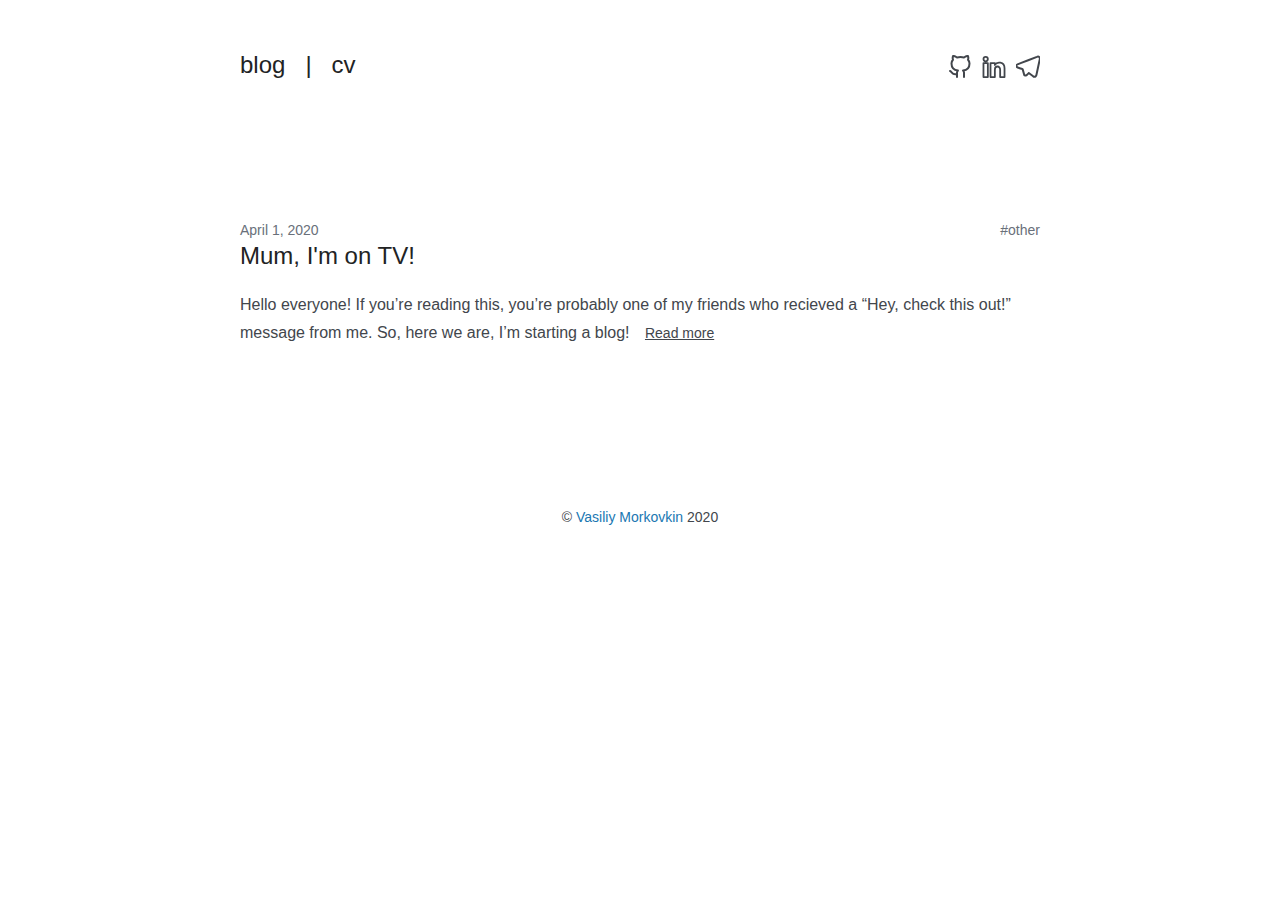
==== index.html @ 7c9aa1a2 "rebuilding site Пн мая  4 18:01:35 MSK 2020" ====
<!DOCTYPE html>
<html xmlns="http://www.w3.org/1999/xhtml"  lang="en">
<head>
	<meta name="generator" content="Hugo 0.68.3" />
<meta charset="UTF-8" />
<meta name="viewport" content="width=device-width, initial-scale=1"/>

<title>susliko&#39;s blog</title>

<meta property='og:title' content='blog'>
<meta property='og:description' content=''>
<meta property='og:url' content='http://susliko.github.io/'>
<meta property='og:site_name' content='blog'>
<meta property='og:type' content='website'><meta property='og:image' content='https://www.gravatar.com/avatar/b31e351176a130eaa735b6c6300a4580?s=256'><meta property='article:section' content=''><meta property='og:updated_time' content='2020-04-01T15:17:42&#43;03:00'/><meta name='twitter:card' content='summary'><meta name='twitter:site' content='@markoukin'><meta name='twitter:creator' content='@markoukin'>


<link href="http://susliko.github.io/index.xml" rel="alternate" type="application/rss+xml" title="blog" />

<link rel="stylesheet" href="/css/style.css"/><link rel='stylesheet' href='http://susliko.github.io/css/custom.css'><link rel="apple-touch-icon" sizes="180x180" href="/apple-touch-icon.png">
<link rel="icon" type="image/png" sizes="32x32" href="/favicon-32x32.png">
<link rel="icon" type="image/png" sizes="16x16" href="/favicon-16x16.png">
<link rel="manifest" href="/site.webmanifest">
<link rel="mask-icon" href="/safari-pinned-tab.svg" color="#5bbad5">
<link rel="canonical" href="http://susliko.github.io/">
<meta name="msapplication-TileColor" content="#da532c">
<meta name="theme-color" content="#ffffff">
</head>
<body>
<section class="section">
  <div class="container">
    <nav id="nav-main" class="nav">
      <div id="nav-name" class="nav-left">
        <a id="nav-anchor" class="nav-item" href="http://susliko.github.io/">
          <h1 id="nav-heading" class="title is-4">blog</h1>
        </a>
        <span class="nav-item">
          <h2 class="title is-4">|</h2>
        </span>
        <a class="nav-item" href="/cv.pdf">
          <h2 class="title is-4">cv</h2>
        </a>
      </div>
      <div class="nav-right">
        <nav id="nav-items" class="nav-item level is-mobile"><a class="level-item" aria-label="github" href='https://github.com/susliko'
            target='_blank' rel='noopener'>
            <span class="icon">
              <i class><svg viewbox='0 0 24 24' stroke-linecap='round' stroke-linejoin='round' stroke-width='2' aria-hidden='true'>
    
    <path d="M9 19c-5 1.5-5-2.5-7-3m14 6v-3.87a3.37 3.37 0 0 0-.94-2.61c3.14-.35 6.44-1.54 6.44-7A5.44 5.44 0 0 0 20 4.77 5.07 5.07 0 0 0 19.91 1S18.73.65 16 2.48a13.38 13.38 0 0 0-7 0C6.27.65 5.09 1 5.09 1A5.07 5.07 0 0 0 5 4.77a5.44 5.44 0 0 0-1.5 3.78c0 5.42 3.3 6.61 6.44 7A3.37 3.37 0 0 0 9 18.13V22"/>
    
  </svg></i>
            </span>
          </a><a class="level-item" aria-label="linkedin" href='https://linkedin.com/in/susliko'
            target='_blank' rel='noopener'>
            <span class="icon">
              <i class><svg viewbox='0 0 24 24' stroke-linecap='round' stroke-linejoin='round' stroke-width='2' aria-hidden='true'>
    
    <path stroke-width="1.8" d="m5.839218,4.101561c0,1.211972 -0.974141,2.194011 -2.176459,2.194011s-2.176459,-0.982039 -2.176459,-2.194011c0,-1.211094 0.974141,-2.194011 2.176459,-2.194011s2.176459,0.982917 2.176459,2.194011zm0.017552,3.94922l-4.388022,0l0,14.04167l4.388022,0l0,-14.04167zm7.005038,0l-4.359939,0l0,14.04167l4.360816,0l0,-7.370999c0,-4.098413 5.291077,-4.433657 5.291077,0l0,7.370999l4.377491,0l0,-8.89101c0,-6.915523 -7.829986,-6.66365 -9.669445,-3.259423l0,-1.891237z"/>
    
  </svg></i>
            </span>
          </a><a class="level-item" aria-label="telegram" href='https://web.telegram.org/#/im?p=@susliko'
            target='_blank' rel='noopener'>
            <span class="icon">
              <i class><svg viewbox='0 0 24 24' stroke-linecap='round' stroke-linejoin='round' stroke-width='2' aria-hidden='true'>
    
    <path d="m 22.05,1.577 c -0.393,-0.016 -0.784,0.08 -1.117,0.235 -0.484,0.186 -4.92,1.902 -9.41,3.64 C 9.263,6.325 7.005,7.198 5.267,7.867 3.53,8.537 2.222,9.035 2.153,9.059 c -0.46,0.16 -1.082,0.362 -1.61,0.984 -0.79581202,1.058365 0.21077405,1.964825 1.004,2.499 1.76,0.564 3.58,1.102 5.087,1.608 0.556,1.96 1.09,3.927 1.618,5.89 0.174,0.394 0.553,0.54 0.944,0.544 l -0.002,0.02 c 0,0 0.307,0.03 0.606,-0.042 0.3,-0.07 0.677,-0.244 1.02,-0.565 0.377,-0.354 1.4,-1.36 1.98,-1.928 l 4.37,3.226 0.035,0.02 c 0,0 0.484,0.34 1.192,0.388 0.354,0.024 0.82,-0.044 1.22,-0.337 0.403,-0.294 0.67,-0.767 0.795,-1.307 0.374,-1.63 2.853,-13.427 3.276,-15.38 L 23.676,4.725 C 23.972,3.625 23.863,2.617 23.18,2.02 22.838,1.723 22.444,1.593 22.05,1.576 Z"/>
    
  </svg></i>
            </span>
          </a></nav>
      </div>
    </nav>

    <nav class="nav">
      
    </nav>

  </div>
  <script src="/js/navicon-shift.js"></script>
</section>
<section class="section">
  <div class="container">
    
    <article>
      <div class="subtitle tags is-6 is-pulled-right">
        
        
<a class="subtitle is-6" href="/tags/other/">#other</a>




        
      </div>
      <h2 class="subtitle is-6 date">April 1, 2020</h2>
      <h1 class="title"><a href="http://susliko.github.io/posts/intro/">Mum, I&#39;m on TV!

  
    
  
</a></h1>
      <div class="content">
        Hello everyone! If you&rsquo;re reading this, you&rsquo;re probably one of my friends who recieved a &ldquo;Hey, check this out!&rdquo; message from me. So, here we are, I&rsquo;m starting a blog!

        
        <a class="button is-link" href="http://susliko.github.io/posts/intro/" style="height:28px">
          Read more
        </a>
        
      </div>
    </article>
    
  </div>
</section>
<section class="section">
  <div class="container">
    <nav class="level is-mobile">
      <div class="level-left">
        <div class="level-item">
          
        </div>
      </div>
      <div class="level-right is-marginless">
        <div class="level-item">
          
        </div>
      </div>
    </nav>
  </div>
</section>

<section class="section">
  <div class="container has-text-centered">
    <p>&copy; <a href="https://github.com/susliko">Vasiliy Morkovkin</a> 2020</p>
    
  </div>
</section>

<script type="text/javascript">
  var _paq = _paq || [];
  _paq.push(['trackPageView']);
  _paq.push(['enableLinkTracking']);
  (function() {
    var u="\/\/susliko.github.io\/";
    _paq.push(['setTrackerUrl', u+'piwik.php']);
    _paq.push(['setSiteId', '1']);
    var d=document, g=d.createElement('script'), s=d.getElementsByTagName('script')[0];
    g.type='text/javascript'; g.async=true; g.defer=true; g.src=u+'piwik.js'; s.parentNode.insertBefore(g,s);
  })();
</script>
<noscript>
  <img src="//susliko.github.io/piwik.php?idsite=1&amp;rec=1" style="border:0" alt="" />
</noscript>

<script>
    (function(f, a, t, h, o, m){
        a[h]=a[h]||function(){
            (a[h].q=a[h].q||[]).push(arguments)
        };
        o=f.createElement('script'),
        m=f.getElementsByTagName('script')[0];
        o.async=1; o.src=t; o.id='fathom-script';
        m.parentNode.insertBefore(o,m)
    })(document, window, '\/\/susliko.github.io\/tracker.js', 'fathom');
    fathom('trackPageview');
</script>
</body>
</html>
---- css/style.css ----
.card,
.highlight,
.highlight pre,
.textarea,
embed,
img,
object {
  max-width: 100%;
}

a,
hr {
  padding: 0;
}

a,
button,
input[type="button"],
input[type="file"],
input[type="submit"],
label {
  cursor: pointer;
}

a,
button,
input,
select,
textarea {
  margin: 0;
}

a,
input[type="checkbox"],
input[type="radio"] {
  vertical-align: baseline;
}

a:hover,
strong,
table th {
  color: #222324;
}

.container,
sub,
sup {
  position: relative;
}

.is-block,
article,
aside,
details,
figure,
footer,
header,
hgroup,
hr,
nav,
pre code,
section,
summary {
  display: block;
}

.button,
.delete,
.input,
.modal-close,
.progress,
.select select,
.textarea {
  -moz-appearance: none;
  -webkit-appearance: none;
}

.heading,
.menu-label {
  letter-spacing: 1px;
  text-transform: uppercase;
}

.hero,
.modal-card,
.tile.is-vertical {
  -webkit-box-orient: vertical;
  -webkit-box-direction: normal;
}

abbr,
address,
article,
aside,
audio,
b,
blockquote,
body,
body div,
caption,
cite,
code,
dd,
del,
details,
dfn,
dl,
dt,
em,
fieldset,
figure,
footer,
form,
h1,
h2,
h3,
h4,
h5,
h6,
header,
html,
i,
iframe,
img,
ins,
kbd,
label,
legend,
li,
mark,
menu,
nav,
object,
ol,
p,
pre,
q,
samp,
section,
small,
span,
strong,
sub,
summary,
sup,
table,
tbody,
td,
tfoot,
th,
thead,
time,
tr,
ul,
var,
video {
  margin: 0;
  padding: 0;
  border: 0;
  font-size: 100%;
  font-weight: 400;
  vertical-align: baseline;
  background: 0 0;
}

td,
td img {
  vertical-align: top;
}

pre,
pre code {
  background-color: #f5f7fa;
  color: #42464c;
}

code[data-lang] {
  background-color: inherit;
  color: inherit;
}

*,
:after,
:before {
  box-sizing: inherit;
}

ul {
  list-style: none;
}

blockquote,
q {
  quotes: none;
}

blockquote:after,
blockquote:before,
q:after,
q:before {
  content: "";
  content: none;
}

.is-clearfix:after,
.notification:after,
.select:after {
  content: " ";
}

a {
  font-size: 100%;
  background: 0 0;
  color: #2077b2;
  text-decoration: none;
  -webkit-transition: none 86ms ease-out;
  transition: none 86ms ease-out;
}

del {
  text-decoration: line-through;
}

abbr[title],
dfn[title] {
  border-bottom: 1px dotted #000;
  cursor: help;
}

th {
  font-weight: 700;
  vertical-align: bottom;
}

body,
code,
td {
  font-weight: 400;
}

hr {
  height: 1px;
  border: 0;
  border-top: 1px solid #ccc;
  border-top-color: #d3d6db;
  margin: 40px 0;
}

input,
select {
  vertical-align: middle;
}

input,
select,
textarea {
  font: 99% sans-serif;
}

table {
  border-collapse: collapse;
  border-spacing: 0;
  font: 100%;
  width: 100%;
}

sub,
sup {
  font-size: 75%;
  line-height: 0;
}

sup {
  top: -0.5em;
}

sub {
  bottom: -0.25em;
}

code,
kbd,
pre,
samp {
  font-family: monospace, sans-serif;
}

button,
input[type="button"] {
  width: auto;
  overflow: visible;
}

@-webkit-keyframes spin-around {
  from {
    -webkit-transform: rotate(0);
    transform: rotate(0);
  }

  to {
    -webkit-transform: rotate(359deg);
    transform: rotate(359deg);
  }
}

@keyframes spin-around {
  from {
    -webkit-transform: rotate(0);
    transform: rotate(0);
  }

  to {
    -webkit-transform: rotate(359deg);
    transform: rotate(359deg);
  }
}

html {
  box-sizing: border-box;
  font-size: 14px;
  -moz-osx-font-smoothing: grayscale;
  -webkit-font-smoothing: antialiased;
  min-width: 300px;
  overflow-x: hidden;
  overflow-y: scroll;
  text-rendering: optimizeLegibility;
}

body,
button,
input,
select,
textarea {
  font-family: "游ゴシック", YuGothic, "ヒラギノ角ゴ Pro",
    "Hiragino Kaku Gothic Pro", "メイリオ", Meiryo, sans-serif;
}

code,
pre {
  -moz-osx-font-smoothing: auto;
  -webkit-font-smoothing: auto;
  font-family: "Source Code Pro", Monaco, Inconsolata, monospace;
  line-height: 1.25;
}

body {
  color: #42464c;
  font-size: 1rem;
  line-height: 1.428571428571429;
}

code {
  padding: 1px 2px 2px;
}

.button,
.input,
.textarea,
table td,
table th {
  vertical-align: top;
}

small {
  font-size: 11px;
}

span {
  font-style: inherit;
  font-weight: inherit;
}

.label,
strong {
  font-weight: 700;
}

pre {
  white-space: pre;
  word-wrap: normal;
}

.button,
.nav-left,
.table td.is-icon,
.table th.is-icon,
.tabs,
.tag {
  white-space: nowrap;
}

pre code {
  overflow-x: auto;
  padding: 16px 20px;
}

.box,
.button {
  background-color: #fff;
}

table td,
table th {
  text-align: left;
}

.has-text-centered {
  text-align: center;
}

.block:not(:last-child),
.box:not(:last-child),
.content:not(:last-child),
.highlight:not(:last-child),
.level:not(:last-child),
.message:not(:last-child),
.notification:not(:last-child),
.progress:not(:last-child),
.subtitle:not(:last-child),
.tabs:not(:last-child),
.title:not(:last-child) {
  margin-bottom: 20px;
}

@media screen and (min-width: 980px) {
  .container {
    margin: 0 auto;
    max-width: 960px;
  }

  .container.is-fluid {
    margin: 0 20px;
    max-width: none;
  }

  .is-block-desktop {
    display: block !important;
  }
}

@media screen and (max-width: 768px) {
  .is-block-mobile {
    display: block !important;
  }
}

@media screen and (min-width: 769px) {
  .is-block-tablet {
    display: block !important;
  }
}

@media screen and (min-width: 769px) and (max-width: 979px) {
  .is-block-tablet-only {
    display: block !important;
  }
}

@media screen and (max-width: 979px) {
  .is-block-touch {
    display: block !important;
  }
}

@media screen and (min-width: 980px) and (max-width: 1179px) {
  .is-block-desktop-only {
    display: block !important;
  }
}

@media screen and (min-width: 1180px) {
  .container {
    max-width: 1200px;
  }

  .is-block-widescreen {
    display: block !important;
  }
}

.is-flex {
  display: -webkit-box;
  display: -ms-flexbox;
  display: flex;
}

@media screen and (max-width: 768px) {
  .is-flex-mobile {
    display: -webkit-box !important;
    display: -ms-flexbox !important;
    display: flex !important;
  }
}

@media screen and (min-width: 769px) {
  .is-flex-tablet {
    display: -webkit-box !important;
    display: -ms-flexbox !important;
    display: flex !important;
  }
}

@media screen and (min-width: 769px) and (max-width: 979px) {
  .is-flex-tablet-only {
    display: -webkit-box !important;
    display: -ms-flexbox !important;
    display: flex !important;
  }
}

@media screen and (max-width: 979px) {
  .is-flex-touch {
    display: -webkit-box !important;
    display: -ms-flexbox !important;
    display: flex !important;
  }
}

@media screen and (min-width: 980px) {
  .is-flex-desktop {
    display: -webkit-box !important;
    display: -ms-flexbox !important;
    display: flex !important;
  }
}

@media screen and (min-width: 980px) and (max-width: 1179px) {
  .is-flex-desktop-only {
    display: -webkit-box !important;
    display: -ms-flexbox !important;
    display: flex !important;
  }
}

@media screen and (min-width: 1180px) {
  .is-flex-widescreen {
    display: -webkit-box !important;
    display: -ms-flexbox !important;
    display: flex !important;
  }
}

.is-inline {
  display: inline;
}

@media screen and (max-width: 768px) {
  .is-inline-mobile {
    display: inline !important;
  }
}

@media screen and (min-width: 769px) {
  .is-inline-tablet {
    display: inline !important;
  }
}

@media screen and (min-width: 769px) and (max-width: 979px) {
  .is-inline-tablet-only {
    display: inline !important;
  }
}

@media screen and (max-width: 979px) {
  .is-inline-touch {
    display: inline !important;
  }
}

@media screen and (min-width: 980px) {
  .is-inline-desktop {
    display: inline !important;
  }
}

@media screen and (min-width: 980px) and (max-width: 1179px) {
  .is-inline-desktop-only {
    display: inline !important;
  }
}

@media screen and (min-width: 1180px) {
  .is-inline-widescreen {
    display: inline !important;
  }
}

.is-inline-block {
  display: inline-block;
}

@media screen and (max-width: 768px) {
  .is-inline-block-mobile {
    display: inline-block !important;
  }
}

@media screen and (min-width: 769px) {
  .is-inline-block-tablet {
    display: inline-block !important;
  }
}

@media screen and (min-width: 769px) and (max-width: 979px) {
  .is-inline-block-tablet-only {
    display: inline-block !important;
  }
}

@media screen and (max-width: 979px) {
  .is-inline-block-touch {
    display: inline-block !important;
  }
}

@media screen and (min-width: 980px) {
  .is-inline-block-desktop {
    display: inline-block !important;
  }
}

@media screen and (min-width: 980px) and (max-width: 1179px) {
  .is-inline-block-desktop-only {
    display: inline-block !important;
  }
}

@media screen and (min-width: 1180px) {
  .is-inline-block-widescreen {
    display: inline-block !important;
  }
}

.is-inline-flex {
  display: -webkit-inline-box;
  display: -ms-inline-flexbox;
  display: inline-flex;
}

@media screen and (max-width: 768px) {
  .is-inline-flex-mobile {
    display: -webkit-inline-box !important;
    display: -ms-inline-flexbox !important;
    display: inline-flex !important;
  }
}

@media screen and (min-width: 769px) {
  .is-inline-flex-tablet {
    display: -webkit-inline-box !important;
    display: -ms-inline-flexbox !important;
    display: inline-flex !important;
  }
}

@media screen and (min-width: 769px) and (max-width: 979px) {
  .is-inline-flex-tablet-only {
    display: -webkit-inline-box !important;
    display: -ms-inline-flexbox !important;
    display: inline-flex !important;
  }
}

@media screen and (max-width: 979px) {
  .is-inline-flex-touch {
    display: -webkit-inline-box !important;
    display: -ms-inline-flexbox !important;
    display: inline-flex !important;
  }
}

@media screen and (min-width: 980px) {
  .is-inline-flex-desktop {
    display: -webkit-inline-box !important;
    display: -ms-inline-flexbox !important;
    display: inline-flex !important;
  }
}

@media screen and (min-width: 980px) and (max-width: 1179px) {
  .is-inline-flex-desktop-only {
    display: -webkit-inline-box !important;
    display: -ms-inline-flexbox !important;
    display: inline-flex !important;
  }
}

@media screen and (min-width: 1180px) {
  .is-inline-flex-widescreen {
    display: -webkit-inline-box !important;
    display: -ms-inline-flexbox !important;
    display: inline-flex !important;
  }
}

.is-clearfix:after {
  clear: both;
  display: table;
}

.is-pulled-left {
  float: left;
}

.is-pulled-right {
  float: right;
}

.is-clipped {
  overflow: hidden !important;
}

.is-overlay {
  bottom: 0;
  left: 0;
  position: absolute;
  right: 0;
  top: 0;
}

.has-text-left {
  text-align: left;
}

.has-text-right {
  text-align: right;
}

.is-hidden {
  display: none !important;
}

@media screen and (max-width: 768px) {
  .is-hidden-mobile {
    display: none !important;
  }
}

@media screen and (min-width: 769px) {
  .is-hidden-tablet {
    display: none !important;
  }
}

@media screen and (min-width: 769px) and (max-width: 979px) {
  .is-hidden-tablet-only {
    display: none !important;
  }
}

@media screen and (max-width: 979px) {
  .is-hidden-touch {
    display: none !important;
  }
}

@media screen and (min-width: 980px) {
  .is-hidden-desktop {
    display: none !important;
  }
}

@media screen and (min-width: 980px) and (max-width: 1179px) {
  .is-hidden-desktop-only {
    display: none !important;
  }
}

@media screen and (min-width: 1180px) {
  .is-hidden-widescreen {
    display: none !important;
  }
}

.is-disabled {
  pointer-events: none;
}

.is-marginless {
  margin: 0 !important;
}

.box {
  border-radius: 5px;
  box-shadow: 0 2px 3px rgba(17, 17, 17, 0.1), 0 0 0 1px rgba(17, 17, 17, 0.1);
  display: block;
  padding: 20px;
}

a.box:focus,
a.box:hover {
  box-shadow: 0 2px 3px rgba(17, 17, 17, 0.1), 0 0 0 1px #2077b2;
}

a.box:active {
  box-shadow: inset 0 1px 2px rgba(17, 17, 17, 0.2), 0 0 0 1px #2077b2;
}

.button {
  -webkit-box-align: center;
  -ms-flex-align: center;
  align-items: center;
  border: 1px solid #d3d6db;
  border-radius: 3px;
  color: #222324;
  display: -webkit-inline-box;
  display: -ms-inline-flexbox;
  display: inline-flex;
  font-size: 14px;
  height: 32px;
  line-height: 24px;
  position: relative;
  -webkit-box-pack: center;
  -ms-flex-pack: center;
  justify-content: center;
  padding-left: 10px;
  padding-right: 10px;
  text-align: center;
}

.button:hover {
  border-color: #aeb1b5;
}

.button.is-active,
.button:active,
.button:focus {
  border-color: #2077b2;
  outline: 0;
}

.button.is-disabled,
.button[disabled] {
  background-color: #f5f7fa;
  border-color: #d3d6db;
  cursor: not-allowed;
  pointer-events: none;
  opacity: 0.5;
}

.button.is-white,
.button.is-white:active {
  border-color: transparent;
}

.button.is-disabled::-moz-placeholder,
.button[disabled]::-moz-placeholder {
  color: rgba(34, 35, 36, 0.3);
}

.button.is-disabled::-webkit-input-placeholder,
.button[disabled]::-webkit-input-placeholder {
  color: rgba(34, 35, 36, 0.3);
}

.button.is-disabled:-moz-placeholder,
.button[disabled]:-moz-placeholder {
  color: rgba(34, 35, 36, 0.3);
}

.button.is-disabled:-ms-input-placeholder,
.button[disabled]:-ms-input-placeholder {
  color: rgba(34, 35, 36, 0.3);
}

.button strong {
  color: inherit;
}

.button small {
  display: block;
  font-size: 11px;
  line-height: 1;
  margin-top: 5px;
}

.button .icon:first-child,
.button .tag:first-child {
  margin-left: -2px;
  margin-right: 4px;
}

.button .icon:last-child,
.button .tag:last-child {
  margin-left: 4px;
  margin-right: -2px;
}

.button.is-active,
.button:focus,
.button:hover {
  color: #222324;
}

.button:active {
  box-shadow: inset 0 1px 2px rgba(17, 17, 17, 0.2);
}

.button.is-white {
  background-color: #fff;
  color: #111;
}

.button.is-white.is-active,
.button.is-white:focus,
.button.is-white:hover {
  background-color: #e6e6e6;
  border-color: transparent;
  color: #111;
}

.button.is-white.is-inverted {
  background-color: #111;
  color: #fff;
}

.button.is-white.is-inverted:hover {
  background-color: #040404;
}

.button.is-white.is-loading:after {
  border-color: transparent transparent #111 #111 !important;
}

.button.is-white.is-outlined {
  background-color: transparent;
  border-color: #fff;
  color: #fff;
}

.button.is-white.is-outlined:focus,
.button.is-white.is-outlined:hover {
  background-color: #fff;
  border-color: #fff;
  color: #111;
}

.button.is-black,
.button.is-black:active {
  border-color: transparent;
}

.button.is-black {
  background-color: #111;
  color: #fff;
}

.button.is-black.is-active,
.button.is-black:focus,
.button.is-black:hover {
  background-color: #000;
  border-color: transparent;
  color: #fff;
}

.button.is-black.is-inverted {
  background-color: #fff;
  color: #111;
}

.button.is-black.is-inverted:hover {
  background-color: #f2f2f2;
}

.button.is-black.is-loading:after {
  border-color: transparent transparent #fff #fff !important;
}

.button.is-black.is-outlined {
  background-color: transparent;
  border-color: #111;
  color: #111;
}

.button.is-black.is-outlined:focus,
.button.is-black.is-outlined:hover {
  background-color: #111;
  border-color: #111;
  color: #fff;
}

.button.is-light,
.button.is-light:active {
  border-color: transparent;
}

.button.is-light {
  background-color: #f5f7fa;
  color: #42464c;
}

.button.is-light.is-active,
.button.is-light:focus,
.button.is-light:hover {
  background-color: #d3dce9;
  border-color: transparent;
  color: #42464c;
}

.button.is-light.is-inverted {
  background-color: #42464c;
  color: #f5f7fa;
}

.button.is-light.is-inverted:hover {
  background-color: #36393e;
}

.button.is-light.is-loading:after {
  border-color: transparent transparent #42464c #42464c !important;
}

.button.is-light.is-outlined {
  background-color: transparent;
  border-color: #f5f7fa;
  color: #f5f7fa;
}

.button.is-light.is-outlined:focus,
.button.is-light.is-outlined:hover {
  background-color: #f5f7fa;
  border-color: #f5f7fa;
  color: #42464c;
}

.button.is-dark,
.button.is-dark:active {
  border-color: transparent;
}

.button.is-dark {
  background-color: #42464c;
  color: #f5f7fa;
}

.button.is-dark.is-active,
.button.is-dark:focus,
.button.is-dark:hover {
  background-color: #2a2d31;
  border-color: transparent;
  color: #f5f7fa;
}

.button.is-dark.is-inverted {
  background-color: #f5f7fa;
  color: #42464c;
}

.button.is-dark.is-inverted:hover {
  background-color: #e4e9f2;
}

.button.is-dark.is-loading:after {
  border-color: transparent transparent #f5f7fa #f5f7fa !important;
}

.button.is-dark.is-outlined {
  background-color: transparent;
  border-color: #42464c;
  color: #42464c;
}

.button.is-dark.is-outlined:focus,
.button.is-dark.is-outlined:hover {
  background-color: #42464c;
  border-color: #42464c;
  color: #f5f7fa;
}

.button.is-primary,
.button.is-primary:active {
  border-color: transparent;
}

.button.is-primary {
  background-color: #2077b2;
  color: #fff;
}

.button.is-primary.is-active,
.button.is-primary:focus,
.button.is-primary:hover {
  background-color: #185a87;
  border-color: transparent;
  color: #fff;
}

.button.is-primary.is-inverted {
  background-color: #fff;
  color: #2077b2;
}

.button.is-primary.is-inverted:hover {
  background-color: #f2f2f2;
}

.button.is-primary.is-loading:after {
  border-color: transparent transparent #fff #fff !important;
}

.button.is-primary.is-outlined {
  background-color: transparent;
  border-color: #2077b2;
  color: #2077b2;
}

.button.is-primary.is-outlined:focus,
.button.is-primary.is-outlined:hover {
  background-color: #2077b2;
  border-color: #2077b2;
  color: #fff;
}

.button.is-info,
.button.is-info:active {
  border-color: transparent;
}

.button.is-info {
  background-color: #2077b2;
  color: #fff;
}

.button.is-info.is-active,
.button.is-info:focus,
.button.is-info:hover {
  background-color: #185a87;
  border-color: transparent;
  color: #fff;
}

.button.is-info.is-inverted {
  background-color: #fff;
  color: #2077b2;
}

.button.is-info.is-inverted:hover {
  background-color: #f2f2f2;
}

.button.is-info.is-loading:after {
  border-color: transparent transparent #fff #fff !important;
}

.button.is-info.is-outlined {
  background-color: transparent;
  border-color: #2077b2;
  color: #2077b2;
}

.button.is-info.is-outlined:focus,
.button.is-info.is-outlined:hover {
  background-color: #2077b2;
  border-color: #2077b2;
  color: #fff;
}

.button.is-success,
.button.is-success:active {
  border-color: transparent;
}

.button.is-success {
  background-color: #97cd76;
  color: #fff;
}

.button.is-success.is-active,
.button.is-success:focus,
.button.is-success:hover {
  background-color: #7bbf51;
  border-color: transparent;
  color: #fff;
}

.button.is-success.is-inverted {
  background-color: #fff;
  color: #97cd76;
}

.button.is-success.is-inverted:hover {
  background-color: #f2f2f2;
}

.button.is-success.is-loading:after {
  border-color: transparent transparent #fff #fff !important;
}

.button.is-success.is-outlined {
  background-color: transparent;
  border-color: #97cd76;
  color: #97cd76;
}

.button.is-success.is-outlined:focus,
.button.is-success.is-outlined:hover {
  background-color: #97cd76;
  border-color: #97cd76;
  color: #fff;
}

.button.is-warning,
.button.is-warning:active {
  border-color: transparent;
}

.button.is-warning {
  background-color: #fce473;
  color: rgba(17, 17, 17, 0.5);
}

.button.is-warning.is-active,
.button.is-warning:focus,
.button.is-warning:hover {
  background-color: #fbda41;
  border-color: transparent;
  color: rgba(17, 17, 17, 0.5);
}

.button.is-warning.is-inverted {
  background-color: rgba(17, 17, 17, 0.5);
  color: #fce473;
}

.button.is-warning.is-inverted:hover {
  background-color: rgba(4, 4, 4, 0.5);
}

.button.is-warning.is-loading:after {
  border-color: transparent transparent rgba(17, 17, 17, 0.5) rgba(17, 17, 17, 0.5) !important;
}

.button.is-warning.is-outlined {
  background-color: transparent;
  border-color: #fce473;
  color: #fce473;
}

.button.is-warning.is-outlined:focus,
.button.is-warning.is-outlined:hover {
  background-color: #fce473;
  border-color: #fce473;
  color: rgba(17, 17, 17, 0.5);
}

.button.is-danger,
.button.is-danger:active {
  border-color: transparent;
}

.button.is-danger {
  background-color: #ed6c63;
  color: #fff;
}

.button.is-danger.is-active,
.button.is-danger:focus,
.button.is-danger:hover {
  background-color: #e84135;
  border-color: transparent;
  color: #fff;
}

.button.is-danger.is-inverted {
  background-color: #fff;
  color: #ed6c63;
}

.button.is-danger.is-inverted:hover {
  background-color: #f2f2f2;
}

.button.is-danger.is-loading:after {
  border-color: transparent transparent #fff #fff !important;
}

.button.is-danger.is-outlined {
  background-color: transparent;
  border-color: #ed6c63;
  color: #ed6c63;
}

.button.is-danger.is-outlined:focus,
.button.is-danger.is-outlined:hover {
  background-color: #ed6c63;
  border-color: #ed6c63;
  color: #fff;
}

.button.is-link {
  background-color: transparent;
  border-color: transparent;
  color: #42464c;
  text-decoration: underline;
}

.button.is-link:focus,
.button.is-link:hover {
  background-color: #d3d6db;
  color: #222324;
}

.button.is-small {
  border-radius: 2px;
  font-size: 11px;
  height: 24px;
  line-height: 16px;
  padding-left: 6px;
  padding-right: 6px;
}

.button.is-medium {
  font-size: 18px;
  height: 40px;
  padding-left: 14px;
  padding-right: 14px;
}

.button.is-large {
  font-size: 22px;
  height: 48px;
  padding-left: 20px;
  padding-right: 20px;
}

.button.is-fullwidth {
  display: -webkit-box;
  display: -ms-flexbox;
  display: flex;
  width: 100%;
}

.button.is-loading {
  color: transparent !important;
  pointer-events: none;
}

.button.is-loading:after {
  left: 50%;
  margin-left: -8px;
  margin-top: -8px;
  top: 50%;
  position: absolute !important;
}

.content a:not(.button) {
  border-bottom: 1px solid #d3d6db;
}

.content a:not(.button):visited {
  color: #847bb9;
}

.content a:not(.button):hover {
  border-bottom-color: #2077b2;
}

.content li+li {
  margin-top: 0.25em;
}

.content ol,
.content ul {
  margin-left: 2em;
  margin-right: 2em;
  margin-top: 1em;
}

.content p {
  text-align: justify;
}

.content blockquote:not(:last-child),
.content ol:not(:last-child),
.content p:not(:last-child),
.content ul:not(:last-child) {
  margin-bottom: 1em;
}

.content h1,
.content h2,
.content h3,
.content h4,
.content h5,
.content h6 {
  color: #b52323;
  font-weight: 300;
  margin-bottom: 20px;
}

.content blockquote {
  background-color: #f5f7fa;
  border-left: 5px solid #d3d6db;
  padding: 1.5em;
}

.content ol {
  list-style: decimal;
}

.content ul {
  list-style: disc;
}

.content ul ul {
  list-style-type: circle;
  margin-top: 0.5em;
}

.content ul ul ul,
.related ul {
  list-style-type: square;
}

.content.is-medium {
  font-size: 18px;
}

.content.is-medium code {
  font-size: 14px;
}

.content.is-large {
  font-size: 24px;
}

.content.is-large code {
  font-size: 18px;
}

.input,
.textarea {
  -webkit-box-align: center;
  -ms-flex-align: center;
  align-items: center;
  background-color: #fff;
  border: 1px solid #d3d6db;
  border-radius: 3px;
  color: #222324;
  display: -webkit-inline-box;
  display: -ms-inline-flexbox;
  display: inline-flex;
  font-size: 14px;
  height: 32px;
  -webkit-box-pack: start;
  -ms-flex-pack: start;
  justify-content: flex-start;
  line-height: 24px;
  padding-left: 8px;
  padding-right: 8px;
  position: relative;
  box-shadow: inset 0 1px 2px rgba(17, 17, 17, 0.1);
  max-width: 100%;
  width: 100%;
}

.input:hover,
.textarea:hover {
  border-color: #aeb1b5;
}

.input.is-active,
.input:active,
.input:focus,
.is-active.textarea,
.textarea:active,
.textarea:focus {
  border-color: #2077b2;
  outline: 0;
}

.input.is-disabled,
.input[disabled],
.is-disabled.textarea,
[disabled].textarea {
  background-color: #f5f7fa;
  border-color: #d3d6db;
  cursor: not-allowed;
  pointer-events: none;
}

.checkbox input,
.radio input,
.select select {
  cursor: pointer;
}

.input.is-disabled::-moz-placeholder,
.input[disabled]::-moz-placeholder,
.is-disabled.textarea::-moz-placeholder,
[disabled].textarea::-moz-placeholder {
  color: rgba(34, 35, 36, 0.3);
}

.input.is-disabled::-webkit-input-placeholder,
.input[disabled]::-webkit-input-placeholder,
.is-disabled.textarea::-webkit-input-placeholder,
[disabled].textarea::-webkit-input-placeholder {
  color: rgba(34, 35, 36, 0.3);
}

.input.is-disabled:-moz-placeholder,
.input[disabled]:-moz-placeholder,
.is-disabled.textarea:-moz-placeholder,
[disabled].textarea:-moz-placeholder {
  color: rgba(34, 35, 36, 0.3);
}

.input.is-disabled:-ms-input-placeholder,
.input[disabled]:-ms-input-placeholder,
.is-disabled.textarea:-ms-input-placeholder,
[disabled].textarea:-ms-input-placeholder {
  color: rgba(34, 35, 36, 0.3);
}

.input.is-white,
.is-white.textarea {
  border-color: #fff;
}

.input.is-black,
.is-black.textarea {
  border-color: #111;
}

.input.is-light,
.is-light.textarea {
  border-color: #f5f7fa;
}

.input.is-dark,
.is-dark.textarea {
  border-color: #42464c;
}

.input.is-info,
.input.is-primary,
.is-info.textarea,
.is-primary.textarea {
  border-color: #2077b2;
}

.input.is-success,
.is-success.textarea {
  border-color: #97cd76;
}

.input.is-warning,
.is-warning.textarea {
  border-color: #fce473;
}

.input.is-danger,
.is-danger.textarea {
  border-color: #ed6c63;
}

.input[type="search"],
[type="search"].textarea {
  border-radius: 290486px;
}

.input.is-small,
.is-small.textarea {
  border-radius: 2px;
  font-size: 11px;
  height: 24px;
  line-height: 16px;
  padding-left: 6px;
  padding-right: 6px;
}

.input.is-medium,
.is-medium.textarea {
  font-size: 18px;
  height: 40px;
  line-height: 32px;
  padding-left: 10px;
  padding-right: 10px;
}

.input.is-large,
.is-large.textarea {
  font-size: 24px;
  height: 48px;
  line-height: 40px;
  padding-left: 12px;
  padding-right: 12px;
}

.input.is-fullwidth,
.is-fullwidth.textarea {
  display: block;
  width: 100%;
}

.input.is-inline,
.is-inline.textarea {
  display: inline;
}

.textarea {
  display: block;
  line-height: 1.2;
  max-height: 600px;
  min-height: 120px;
  min-width: 100%;
  padding: 10px;
  resize: vertical;
}

.checkbox,
.radio,
.select {
  display: inline-block;
  position: relative;
  vertical-align: top;
}

.checkbox,
.radio {
  cursor: pointer;
  line-height: 16px;
}

.checkbox:hover,
.radio:hover {
  color: #222324;
}

.is-disabled.checkbox,
.is-disabled.radio {
  color: #aeb1b5;
  pointer-events: none;
}

.is-disabled.checkbox input,
.is-disabled.radio input {
  pointer-events: none;
}

.radio+.radio {
  margin-left: 10px;
}

.select {
  height: 32px;
}

.select select {
  -webkit-box-align: center;
  -ms-flex-align: center;
  align-items: center;
  background-color: #fff;
  border: 1px solid #d3d6db;
  border-radius: 3px;
  color: #222324;
  font-size: 14px;
  height: 32px;
  -webkit-box-pack: start;
  -ms-flex-pack: start;
  justify-content: flex-start;
  line-height: 24px;
  padding-left: 8px;
  position: relative;
  display: block;
  outline: 0;
  padding-right: 36px;
}

.select select.is-active,
.select select:active,
.select select:focus {
  border-color: #2077b2;
  outline: 0;
}

.select select.is-disabled,
.select select[disabled] {
  background-color: #f5f7fa;
  border-color: #d3d6db;
  cursor: not-allowed;
  pointer-events: none;
}

.select select.is-disabled::-moz-placeholder,
.select select[disabled]::-moz-placeholder {
  color: rgba(34, 35, 36, 0.3);
}

.select select.is-disabled::-webkit-input-placeholder,
.select select[disabled]::-webkit-input-placeholder {
  color: rgba(34, 35, 36, 0.3);
}

.select select.is-disabled:-moz-placeholder,
.select select[disabled]:-moz-placeholder {
  color: rgba(34, 35, 36, 0.3);
}

.select select.is-disabled:-ms-input-placeholder,
.select select[disabled]:-ms-input-placeholder {
  color: rgba(34, 35, 36, 0.3);
}

.select select.is-white {
  border-color: #fff;
}

.select select.is-black {
  border-color: #111;
}

.select select.is-light {
  border-color: #f5f7fa;
}

.select select.is-dark {
  border-color: #42464c;
}

.select select.is-info,
.select select.is-primary {
  border-color: #2077b2;
}

.select select.is-success {
  border-color: #97cd76;
}

.select select.is-warning {
  border-color: #fce473;
}

.select select.is-danger {
  border-color: #ed6c63;
}

.select select:hover {
  border-color: #aeb1b5;
}

.select select::ms-expand {
  display: none;
}

.help,
.label,
.select:after {
  display: block;
}

.select.is-fullwidth,
.select.is-fullwidth select {
  width: 100%;
}

.select:after {
  border: 1px solid #2077b2;
  border-right: 0;
  border-top: 0;
  height: 7px;
  pointer-events: none;
  position: absolute;
  -webkit-transform: rotate(-45deg);
  transform: rotate(-45deg);
  width: 7px;
  margin-top: -6px;
  right: 16px;
  top: 50%;
}

.select:hover:after {
  border-color: #222324;
}

.select.is-small {
  height: 24px;
}

.select.is-small select {
  border-radius: 2px;
  font-size: 11px;
  height: 24px;
  line-height: 16px;
  padding-left: 6px;
  padding-right: 28px;
}

.select.is-medium {
  height: 40px;
}

.select.is-medium select {
  font-size: 18px;
  height: 40px;
  line-height: 32px;
  padding-left: 10px;
  padding-right: 44px;
}

.select.is-large {
  height: 48px;
}

.select.is-large select {
  font-size: 24px;
  height: 48px;
  line-height: 40px;
  padding-left: 12px;
  padding-right: 52px;
}

.label {
  color: #222324;
}

.label:not(:last-child) {
  margin-bottom: 5px;
}

.help {
  font-size: 11px;
  margin-top: 5px;
}

.help.is-white {
  color: #fff;
}

.help.is-black {
  color: #111;
}

.help.is-light {
  color: #f5f7fa;
}

.help.is-dark {
  color: #42464c;
}

.help.is-info,
.help.is-primary {
  color: #2077b2;
}

.help.is-success {
  color: #97cd76;
}

.help.is-warning {
  color: #fce473;
}

.help.is-danger {
  color: #ed6c63;
}

@media screen and (max-width: 768px) {
  .control-label {
    margin-bottom: 5px;
  }
}

@media screen and (min-width: 769px) {
  .control-label {
    -webkit-box-flex: 1;
    -ms-flex-positive: 1;
    flex-grow: 1;
    margin-right: 20px;
    padding-top: 7px;
    text-align: right;
  }
}

.control {
  position: relative;
  text-align: left;
}

.control:not(:last-child) {
  margin-bottom: 10px;
}

.control.has-addons {
  display: -webkit-box;
  display: -ms-flexbox;
  display: flex;
  -webkit-box-pack: start;
  -ms-flex-pack: start;
  justify-content: flex-start;
}

.control.has-addons .button,
.control.has-addons .input,
.control.has-addons .select,
.control.has-addons .textarea {
  border-radius: 0;
  margin-right: -1px;
  width: auto;
}

.control.has-addons .button:hover,
.control.has-addons .input:hover,
.control.has-addons .select:hover,
.control.has-addons .textarea:hover {
  z-index: 2;
}

.control.has-addons .button:active,
.control.has-addons .button:focus,
.control.has-addons .input:active,
.control.has-addons .input:focus,
.control.has-addons .select:active,
.control.has-addons .select:focus,
.control.has-addons .textarea:active,
.control.has-addons .textarea:focus {
  z-index: 3;
}

.control.has-addons .button:first-child,
.control.has-addons .button:first-child select,
.control.has-addons .input:first-child,
.control.has-addons .input:first-child select,
.control.has-addons .select:first-child,
.control.has-addons .select:first-child select,
.control.has-addons .textarea:first-child,
.control.has-addons .textarea:first-child select {
  border-radius: 3px 0 0 3px;
}

.control.has-addons .button:last-child,
.control.has-addons .button:last-child select,
.control.has-addons .input:last-child,
.control.has-addons .input:last-child select,
.control.has-addons .select:last-child,
.control.has-addons .select:last-child select,
.control.has-addons .textarea:last-child,
.control.has-addons .textarea:last-child select {
  border-radius: 0 3px 3px 0;
}

.control.has-addons .button.is-expanded,
.control.has-addons .input.is-expanded,
.control.has-addons .is-expanded.textarea,
.control.has-addons .select.is-expanded {
  -webkit-box-flex: 1;
  -ms-flex-positive: 1;
  flex-grow: 1;
}

.control.has-addons.has-addons-centered {
  -webkit-box-pack: center;
  -ms-flex-pack: center;
  justify-content: center;
}

.control.has-addons.has-addons-right {
  -webkit-box-pack: end;
  -ms-flex-pack: end;
  justify-content: flex-end;
}

.control.has-addons.has-addons-fullwidth .button,
.control.has-addons.has-addons-fullwidth .input,
.control.has-addons.has-addons-fullwidth .select,
.control.has-addons.has-addons-fullwidth .textarea {
  -webkit-box-flex: 1;
  -ms-flex-positive: 1;
  flex-grow: 1;
}

.control.has-icon:not(.has-icon-right) .input,
.control.has-icon:not(.has-icon-right) .textarea {
  padding-left: 32px;
}

.control.has-icon:not(.has-icon-right) .input.is-small,
.control.has-icon:not(.has-icon-right) .is-small.textarea {
  padding-left: 24px;
}

.control.has-icon:not(.has-icon-right) .input.is-medium,
.control.has-icon:not(.has-icon-right) .is-medium.textarea {
  padding-left: 40px;
}

.control.has-icon:not(.has-icon-right) .input.is-large,
.control.has-icon:not(.has-icon-right) .is-large.textarea {
  padding-left: 48px;
}

.control.has-icon.has-icon-right .input,
.control.has-icon.has-icon-right .textarea {
  padding-right: 32px;
}

.control.has-icon.has-icon-right .input.is-small,
.control.has-icon.has-icon-right .is-small.textarea {
  padding-right: 24px;
}

.control.has-icon.has-icon-right .input.is-medium,
.control.has-icon.has-icon-right .is-medium.textarea {
  padding-right: 40px;
}

.control.has-icon.has-icon-right .input.is-large,
.control.has-icon.has-icon-right .is-large.textarea {
  padding-right: 48px;
}

.control.is-grouped {
  display: -webkit-box;
  display: -ms-flexbox;
  display: flex;
  -webkit-box-pack: start;
  -ms-flex-pack: start;
  justify-content: flex-start;
}

.control.is-grouped>.control:not(:last-child) {
  margin-bottom: 0;
  margin-right: 10px;
}

.control.is-grouped>.control.is-expanded {
  -webkit-box-flex: 1;
  -ms-flex-positive: 1;
  flex-grow: 1;
}

.control.is-grouped.is-grouped-centered {
  -webkit-box-pack: center;
  -ms-flex-pack: center;
  justify-content: center;
}

.control.is-grouped.is-grouped-right {
  -webkit-box-pack: end;
  -ms-flex-pack: end;
  justify-content: flex-end;
}

@media screen and (min-width: 769px) {
  .control.is-horizontal {
    display: -webkit-box;
    display: -ms-flexbox;
    display: flex;
  }

  .control.is-horizontal>.control {
    display: -webkit-box;
    display: -ms-flexbox;
    display: flex;
    -webkit-box-flex: 5;
    -ms-flex-positive: 5;
    flex-grow: 5;
  }
}

.control.is-loading:after {
  position: absolute !important;
  right: 8px;
  top: 8px;
}

.image {
  display: block;
  position: relative;
}

.image img {
  display: block;
  height: auto;
  width: 100%;
}

.image.is-16by9 img,
.image.is-1by1 img,
.image.is-2by1 img,
.image.is-3by2 img,
.image.is-4by3 img,
.image.is-square img {
  bottom: 0;
  left: 0;
  position: absolute;
  right: 0;
  top: 0;
  height: 100%;
  width: 100%;
}

.image.is-1by1,
.image.is-square {
  padding-top: 100%;
}

.image.is-4by3 {
  padding-top: 75%;
}

.image.is-3by2 {
  padding-top: 66.6666%;
}

.image.is-16by9 {
  padding-top: 56.25%;
}

.image.is-2by1 {
  padding-top: 50%;
}

.image.is-16x16 {
  height: 16px;
  width: 16px;
}

.image.is-24x24 {
  height: 24px;
  width: 24px;
}

.image.is-32x32 {
  height: 32px;
  width: 32px;
}

.image.is-48x48 {
  height: 48px;
  width: 48px;
}

.image.is-64x64 {
  height: 64px;
  width: 64px;
}

.image.is-96x96 {
  height: 96px;
  width: 96px;
}

.image.is-128x128 {
  height: 128px;
  width: 128px;
}

.notification {
  background-color: #f5f7fa;
  border-radius: 3px;
  padding: 16px 20px;
  position: relative;
}

.notification:after {
  clear: both;
  display: table;
}

.notification .delete,
.notification .modal-close {
  border-radius: 0 3px;
  float: right;
  margin: -16px -20px 0 20px;
}

.notification .subtitle,
.notification .title {
  color: inherit;
}

.notification.is-white {
  background-color: #fff;
  color: #111;
}

.notification.is-black {
  background-color: #111;
  color: #fff;
}

.notification.is-light {
  background-color: #f5f7fa;
  color: #42464c;
}

.notification.is-dark {
  background-color: #42464c;
  color: #f5f7fa;
}

.notification.is-info,
.notification.is-primary {
  background-color: #2077b2;
  color: #fff;
}

.notification.is-success {
  background-color: #97cd76;
  color: #fff;
}

.notification.is-warning {
  background-color: #fce473;
  color: rgba(17, 17, 17, 0.5);
}

.notification.is-danger {
  background-color: #ed6c63;
  color: #fff;
}

.progress {
  border: none;
  border-radius: 290486px;
  display: block;
  height: 12px;
  overflow: hidden;
  padding: 0;
  width: 100%;
}

.progress::-webkit-progress-bar {
  background-color: #d3d6db;
}

.progress::-webkit-progress-value {
  background-color: #42464c;
}

.progress::-moz-progress-bar {
  background-color: #42464c;
}

.progress.is-white::-webkit-progress-value {
  background-color: #fff;
}

.progress.is-white::-moz-progress-bar {
  background-color: #fff;
}

.progress.is-black::-webkit-progress-value {
  background-color: #111;
}

.progress.is-black::-moz-progress-bar {
  background-color: #111;
}

.progress.is-light::-webkit-progress-value {
  background-color: #f5f7fa;
}

.progress.is-light::-moz-progress-bar {
  background-color: #f5f7fa;
}

.progress.is-dark::-webkit-progress-value {
  background-color: #42464c;
}

.progress.is-dark::-moz-progress-bar {
  background-color: #42464c;
}

.progress.is-primary::-webkit-progress-value {
  background-color: #2077b2;
}

.progress.is-primary::-moz-progress-bar {
  background-color: #2077b2;
}

.progress.is-info::-webkit-progress-value {
  background-color: #2077b2;
}

.progress.is-info::-moz-progress-bar {
  background-color: #2077b2;
}

.progress.is-success::-webkit-progress-value {
  background-color: #97cd76;
}

.progress.is-success::-moz-progress-bar {
  background-color: #97cd76;
}

.progress.is-warning::-webkit-progress-value {
  background-color: #fce473;
}

.progress.is-warning::-moz-progress-bar {
  background-color: #fce473;
}

.progress.is-danger::-webkit-progress-value {
  background-color: #ed6c63;
}

.progress.is-danger::-moz-progress-bar {
  background-color: #ed6c63;
}

.progress.is-small {
  height: 8px;
}

.progress.is-medium {
  height: 16px;
}

.progress.is-large {
  height: 20px;
}

.table {
  background-color: #fff;
  color: #222324;
  margin-bottom: 20px;
  width: 100%;
}

.table td,
.table th {
  border: 1px solid #d3d6db;
  border-width: 0 0 1px;
  padding: 8px 10px;
  vertical-align: top;
}

.table td.is-icon,
.table th.is-icon {
  padding: 5px;
  display: inline-block;
  font-size: 21px;
  height: 24px;
  line-height: 24px;
  text-align: center;
  vertical-align: top;
  width: 24px;
}

.table td.is-icon.is-link,
.table th.is-icon.is-link {
  padding: 0;
}

.table td.is-icon.is-link>a,
.table th.is-icon.is-link>a {
  padding: 5px;
}

.table td.is-link,
.table th.is-link {
  padding: 0;
}

.table td.is-link>a,
.table th.is-link>a {
  display: block;
  padding: 8px 10px;
}

.table td.is-link>a:hover,
.table th.is-link>a:hover {
  background-color: #2077b2;
  color: #fff;
}

.table td.is-narrow,
.table th.is-narrow {
  white-space: nowrap;
  width: 1%;
}

.table th {
  color: #222324;
  text-align: left;
}

.table tr:hover {
  background-color: #f5f7fa;
  color: #222324;
}

.table thead td,
.table thead th {
  border-width: 0 0 2px;
  color: #aeb1b5;
}

.table tbody tr:last-child td,
.table tbody tr:last-child th {
  border-bottom-width: 0;
}

.table tfoot td,
.table tfoot th {
  border-width: 2px 0 0;
  color: #aeb1b5;
}

.table.is-bordered td,
.table.is-bordered th {
  border-width: 1px;
}

.table.is-bordered tr:last-child td,
.table.is-bordered tr:last-child th {
  border-bottom-width: 1px;
}

.table.is-narrow td,
.table.is-narrow th {
  padding: 5px 10px;
}

.table.is-narrow td.is-icon,
.table.is-narrow th.is-icon {
  padding: 2px;
}

.table.is-narrow td.is-icon.is-link,
.table.is-narrow th.is-icon.is-link {
  padding: 0;
}

.table.is-narrow td.is-icon.is-link>a,
.table.is-narrow th.is-icon.is-link>a {
  padding: 2px;
}

.table.is-narrow td.is-link,
.table.is-narrow th.is-link {
  padding: 0;
}

.table.is-narrow td.is-link>a,
.table.is-narrow th.is-link>a {
  padding: 5px 10px;
}

.table.is-striped tbody tr:hover {
  background-color: #eef2f7;
}

.table.is-striped tbody tr:nth-child(2n) {
  background-color: #f5f7fa;
}

.table.is-striped tbody tr:nth-child(2n):hover {
  background-color: #eef2f7;
}

.subtitle,
.title {
  font-weight: 300;
  word-break: break-word;
}

.subtitle em,
.subtitle span,
.title em,
.title span {
  font-weight: 300;
}

.subtitle a:hover,
.title a:hover {
  border-bottom: 1px solid;
}

.subtitle strong,
.title strong {
  font-weight: 500;
}

.subtitle .tag,
.title .tag {
  vertical-align: bottom;
}

.delete,
.modal-close,
.subtitle code {
  display: inline-block;
  vertical-align: top;
}

.title {
  color: #222324;
}

.title code {
  display: inline-block;
  font-size: 28px;
}

.title strong {
  color: inherit;
}

.title+.highlight,
.title+.subtitle {
  margin-top: -10px;
}

.title.is-1 {
  font-size: 48px;
}

.title.is-1 code,
.title.is-2 {
  font-size: 40px;
}

.title.is-2 code,
.title.is-3 {
  font-size: 28px;
}

.title.is-3 code,
.title.is-4 {
  font-size: 24px;
}

.title.is-4 code,
.title.is-5 {
  font-size: 18px;
}

.title.is-5 code,
.title.is-6,
.title.is-6 code {
  font-size: 14px;
}

.title.is-normal {
  font-weight: 400;
}

.title.is-normal strong {
  font-weight: 700;
}

@media screen and (min-width: 769px) {
  .title+.subtitle {
    margin-top: -15px;
  }
}

.subtitle {
  font-size: 18px;
  line-height: 1.125;
}

.subtitle code {
  border-radius: 3px;
  font-size: 14px;
  padding: 2px 3px;
}

.subtitle strong {
  color: #222324;
}

.subtitle+.title {
  margin-top: -20px;
}

.subtitle.is-1 {
  font-size: 48px;
}

.subtitle.is-1 code,
.subtitle.is-2 {
  font-size: 40px;
}

.subtitle.is-2 code,
.subtitle.is-3 {
  font-size: 28px;
}

.subtitle.is-3 code,
.subtitle.is-4 {
  font-size: 24px;
}

.subtitle.is-4 code,
.subtitle.is-5 {
  font-size: 18px;
}

.subtitle.is-5 code,
.subtitle.is-6,
.subtitle.is-6 code {
  font-size: 14px;
}

.subtitle.tags,
.subtitle.date {
  line-height: 1.5em;
}

.subtitle.is-normal {
  font-weight: 400;
}

.subtitle.is-normal strong {
  font-weight: 700;
}

.delete,
.modal-close {
  background-color: rgba(17, 17, 17, 0.2);
  border: none;
  border-radius: 290486px;
  cursor: pointer;
  height: 24px;
  position: relative;
  width: 24px;
}

.delete:after,
.delete:before,
.modal-close:after,
.modal-close:before {
  background-color: #fff;
  content: "";
  display: block;
  height: 2px;
  left: 50%;
  margin-left: -25%;
  margin-top: -1px;
  position: absolute;
  top: 50%;
  width: 50%;
}

.icon,
.icon.is-large,
.icon.is-medium,
.icon.is-small {
  display: inline-block;
  vertical-align: top;
  text-align: center;
}

.delete:before,
.modal-close:before {
  -webkit-transform: rotate(45deg);
  transform: rotate(45deg);
}

.delete:after,
.modal-close:after {
  -webkit-transform: rotate(-45deg);
  transform: rotate(-45deg);
}

.delete:hover,
.modal-close:hover {
  background-color: rgba(17, 17, 17, 0.5);
}

.delete.is-small,
.is-small.modal-close,
.tag:not(.is-large) .delete,
.tag:not(.is-large) .modal-close {
  height: 16px;
  width: 16px;
}

.delete.is-medium,
.is-medium.modal-close {
  height: 32px;
  width: 32px;
}

.delete.is-large,
.is-large.modal-close {
  height: 40px;
  width: 40px;
}

.icon {
  height: 24px;
  width: 24px;
  font-size: inherit;
  line-height: inherit;
}

.icon.is-small {
  font-size: 14px;
  height: 16px;
  line-height: 16px;
  width: 16px;
}

.icon.is-medium {
  font-size: 28px;
  height: 32px;
  line-height: 32px;
  width: 32px;
}

.icon.is-large {
  font-size: 42px;
  height: 48px;
  line-height: 48px;
  width: 48px;
}

.hamburger,
.nav-toggle {
  cursor: pointer;
  display: block;
  height: 50px;
  position: relative;
  width: 50px;
}

.hamburger span,
.nav-toggle span {
  background-color: #42464c;
  display: block;
  height: 1px;
  left: 50%;
  margin-left: -7px;
  position: absolute;
  top: 50%;
  -webkit-transition: none 86ms ease-out;
  transition: none 86ms ease-out;
  -webkit-transition-property: background, left, opacity, -webkit-transform;
  transition-property: background, left, opacity, -webkit-transform;
  transition-property: background, left, opacity, transform;
  transition-property: background, left, opacity, transform, -webkit-transform;
  width: 15px;
}

.card,
.card-image {
  position: relative;
}

.hamburger span:nth-child(1),
.nav-toggle span:nth-child(1) {
  margin-top: -6px;
}

.hamburger span:nth-child(2),
.nav-toggle span:nth-child(2) {
  margin-top: -1px;
}

.hamburger span:nth-child(3),
.nav-toggle span:nth-child(3) {
  margin-top: 4px;
}

.hamburger:hover,
.nav-toggle:hover {
  background-color: #f5f7fa;
}

.hamburger.is-active span,
.is-active.nav-toggle span {
  background-color: #2077b2;
}

.hamburger.is-active span:nth-child(1),
.is-active.nav-toggle span:nth-child(1) {
  margin-left: -5px;
  -webkit-transform: rotate(45deg);
  transform: rotate(45deg);
  -webkit-transform-origin: left top;
  transform-origin: left top;
}

.hamburger.is-active span:nth-child(2),
.is-active.nav-toggle span:nth-child(2) {
  opacity: 0;
}

.hamburger.is-active span:nth-child(3),
.is-active.nav-toggle span:nth-child(3) {
  margin-left: -5px;
  -webkit-transform: rotate(-45deg);
  transform: rotate(-45deg);
  -webkit-transform-origin: left bottom;
  transform-origin: left bottom;
}

.heading {
  display: block;
  font-size: 11px;
  margin-bottom: 5px;
}

.highlight {
  font-weight: 400;
  overflow: hidden;
  padding: 0;
}

.highlight pre {
  overflow: auto;
}

.button.is-loading:after,
.control.is-loading:after,
.loader {
  -webkit-animation: spin-around 0.5s infinite linear;
  animation: spin-around 0.5s infinite linear;
  border: 2px solid #d3d6db;
  border-radius: 290486px;
  border-right-color: transparent;
  border-top-color: transparent;
  content: "";
  display: block;
  height: 16px;
  position: relative;
  width: 16px;
}

.number,
.tag {
  background-color: #f5f7fa;
  border-radius: 290486px;
  vertical-align: top;
}

.number {
  display: inline-block;
  font-size: 18px;
}

.tag {
  -webkit-box-align: center;
  -ms-flex-align: center;
  align-items: center;
  color: #42464c;
  display: -webkit-inline-box;
  display: -ms-inline-flexbox;
  display: inline-flex;
  font-size: 12px;
  height: 24px;
  -webkit-box-pack: center;
  -ms-flex-pack: center;
  justify-content: center;
  line-height: 16px;
  padding-left: 10px;
  padding-right: 10px;
}

.tag .delete,
.tag .modal-close {
  margin-left: 4px;
  margin-right: -6px;
}

.tag.is-white {
  background-color: #fff;
  color: #111;
}

.tag.is-black {
  background-color: #111;
  color: #fff;
}

.tag.is-light {
  background-color: #f5f7fa;
  color: #42464c;
}

.tag.is-dark {
  background-color: #42464c;
  color: #f5f7fa;
}

.tag.is-info,
.tag.is-primary {
  background-color: #2077b2;
  color: #fff;
}

.tag.is-success {
  background-color: #97cd76;
  color: #fff;
}

.tag.is-warning {
  background-color: #fce473;
  color: rgba(17, 17, 17, 0.5);
}

.tag.is-danger {
  background-color: #ed6c63;
  color: #fff;
}

.tag.is-small {
  font-size: 11px;
  height: 20px;
  padding-left: 8px;
  padding-right: 8px;
}

.tag.is-medium {
  font-size: 14px;
  height: 32px;
  padding-left: 14px;
  padding-right: 14px;
}

.media-number,
.tag.is-large {
  font-size: 18px;
  line-height: 24px;
}

.tag.is-large {
  height: 40px;
  padding-left: 18px;
  padding-right: 18px;
}

.tag.is-large .delete,
.tag.is-large .modal-close {
  margin-left: 4px;
  margin-right: -8px;
}

.button,
.delete,
.is-unselectable,
.modal-close,
.tabs,
.unselectable {
  -webkit-touch-callout: none;
  -webkit-user-select: none;
  -moz-user-select: none;
  -ms-user-select: none;
  user-select: none;
}

.card-header {
  -webkit-box-align: stretch;
  -ms-flex-align: stretch;
  align-items: stretch;
  box-shadow: 0 1px 2px rgba(17, 17, 17, 0.1);
  display: flex;
  min-height: 40px;
}

.card-header-title {
  -webkit-box-align: start;
  -ms-flex-align: start;
  align-items: flex-start;
  color: #222324;
  display: flex;
  -webkit-box-flex: 1;
  -ms-flex-positive: 1;
  flex-grow: 1;
  font-weight: 700;
  padding: 10px;
}

.card-header-icon {
  -webkit-box-align: center;
  -ms-flex-align: center;
  align-items: center;
  cursor: pointer;
  display: -webkit-box;
  display: -ms-flexbox;
  display: flex;
  -webkit-box-pack: center;
  -ms-flex-pack: center;
  justify-content: center;
  width: 40px;
}

.card-image {
  display: block;
}

.card-content {
  padding: 20px;
}

.card-content .title+.subtitle {
  margin-top: -20px;
}

.card-footer {
  border-top: 1px solid #d3d6db;
  -webkit-box-align: stretch;
  -ms-flex-align: stretch;
  align-items: stretch;
  display: flex;
}

.media .media,
.media+.media {
  border-top: 1px solid rgba(211, 214, 219, 0.5);
}

.card-footer-item {
  -webkit-box-align: center;
  -ms-flex-align: center;
  align-items: center;
  display: flex;
  -webkit-box-flex: 1;
  -ms-flex-positive: 1;
  flex-grow: 1;
  -webkit-box-pack: center;
  -ms-flex-pack: center;
  justify-content: center;
  padding: 10px;
}

.card-footer-item:not(:last-child) {
  border-right: 1px solid #d3d6db;
}

.card {
  background-color: #fff;
  box-shadow: 0 2px 3px rgba(17, 17, 17, 0.1), 0 0 0 1px rgba(17, 17, 17, 0.1);
  color: #42464c;
  width: 300px;
}

.card .media:not(:last-child) {
  margin-bottom: 10px;
}

.card.is-fullwidth {
  width: 100%;
}

.card.is-rounded {
  border-radius: 5px;
}

.column {
  -ms-flex-preferred-size: 0;
  flex-basis: 0;
  -webkit-box-flex: 1;
  -ms-flex-positive: 1;
  flex-grow: 1;
  -ms-flex-negative: 1;
  flex-shrink: 1;
  padding: 10px;
}

.columns.is-mobile>.column.is-narrow {
  -webkit-box-flex: 0;
  -ms-flex: none;
  flex: none;
}

.columns.is-mobile>.column.is-full {
  -webkit-box-flex: 0;
  -ms-flex: none;
  flex: none;
  width: 100%;
}

.columns.is-mobile>.column.is-three-quarters {
  -webkit-box-flex: 0;
  -ms-flex: none;
  flex: none;
  width: 75%;
}

.columns.is-mobile>.column.is-two-thirds {
  -webkit-box-flex: 0;
  -ms-flex: none;
  flex: none;
  width: 66.6666%;
}

.columns.is-mobile>.column.is-half {
  -webkit-box-flex: 0;
  -ms-flex: none;
  flex: none;
  width: 50%;
}

.columns.is-mobile>.column.is-one-third {
  -webkit-box-flex: 0;
  -ms-flex: none;
  flex: none;
  width: 33.3333%;
}

.columns.is-mobile>.column.is-one-quarter {
  -webkit-box-flex: 0;
  -ms-flex: none;
  flex: none;
  width: 25%;
}

.columns.is-mobile>.column.is-offset-three-quarters {
  margin-left: 75%;
}

.columns.is-mobile>.column.is-offset-two-thirds {
  margin-left: 66.6666%;
}

.columns.is-mobile>.column.is-offset-half {
  margin-left: 50%;
}

.columns.is-mobile>.column.is-offset-one-third {
  margin-left: 33.3333%;
}

.columns.is-mobile>.column.is-offset-one-quarter {
  margin-left: 25%;
}

.columns.is-mobile>.column.is-1 {
  -webkit-box-flex: 0;
  -ms-flex: none;
  flex: none;
  width: 8.33333%;
}

.columns.is-mobile>.column.is-offset-1 {
  margin-left: 8.33333%;
}

.columns.is-mobile>.column.is-2 {
  -webkit-box-flex: 0;
  -ms-flex: none;
  flex: none;
  width: 16.66667%;
}

.columns.is-mobile>.column.is-offset-2 {
  margin-left: 16.66667%;
}

.columns.is-mobile>.column.is-3 {
  -webkit-box-flex: 0;
  -ms-flex: none;
  flex: none;
  width: 25%;
}

.columns.is-mobile>.column.is-offset-3 {
  margin-left: 25%;
}

.columns.is-mobile>.column.is-4 {
  -webkit-box-flex: 0;
  -ms-flex: none;
  flex: none;
  width: 33.33333%;
}

.columns.is-mobile>.column.is-offset-4 {
  margin-left: 33.33333%;
}

.columns.is-mobile>.column.is-5 {
  -webkit-box-flex: 0;
  -ms-flex: none;
  flex: none;
  width: 41.66667%;
}

.columns.is-mobile>.column.is-offset-5 {
  margin-left: 41.66667%;
}

.columns.is-mobile>.column.is-6 {
  -webkit-box-flex: 0;
  -ms-flex: none;
  flex: none;
  width: 50%;
}

.columns.is-mobile>.column.is-offset-6 {
  margin-left: 50%;
}

.columns.is-mobile>.column.is-7 {
  -webkit-box-flex: 0;
  -ms-flex: none;
  flex: none;
  width: 58.33333%;
}

.columns.is-mobile>.column.is-offset-7 {
  margin-left: 58.33333%;
}

.columns.is-mobile>.column.is-8 {
  -webkit-box-flex: 0;
  -ms-flex: none;
  flex: none;
  width: 66.66667%;
}

.columns.is-mobile>.column.is-offset-8 {
  margin-left: 66.66667%;
}

.columns.is-mobile>.column.is-9 {
  -webkit-box-flex: 0;
  -ms-flex: none;
  flex: none;
  width: 75%;
}

.columns.is-mobile>.column.is-offset-9 {
  margin-left: 75%;
}

.columns.is-mobile>.column.is-10 {
  -webkit-box-flex: 0;
  -ms-flex: none;
  flex: none;
  width: 83.33333%;
}

.columns.is-mobile>.column.is-offset-10 {
  margin-left: 83.33333%;
}

.columns.is-mobile>.column.is-11 {
  -webkit-box-flex: 0;
  -ms-flex: none;
  flex: none;
  width: 91.66667%;
}

.columns.is-mobile>.column.is-offset-11 {
  margin-left: 91.66667%;
}

.columns.is-mobile>.column.is-12 {
  -webkit-box-flex: 0;
  -ms-flex: none;
  flex: none;
  width: 100%;
}

.columns.is-mobile>.column.is-offset-12 {
  margin-left: 100%;
}

@media screen and (max-width: 768px) {
  .column.is-narrow-mobile {
    -webkit-box-flex: 0;
    -ms-flex: none;
    flex: none;
  }

  .column.is-full-mobile {
    -webkit-box-flex: 0;
    -ms-flex: none;
    flex: none;
    width: 100%;
  }

  .column.is-three-quarters-mobile {
    -webkit-box-flex: 0;
    -ms-flex: none;
    flex: none;
    width: 75%;
  }

  .column.is-two-thirds-mobile {
    -webkit-box-flex: 0;
    -ms-flex: none;
    flex: none;
    width: 66.6666%;
  }

  .column.is-half-mobile {
    -webkit-box-flex: 0;
    -ms-flex: none;
    flex: none;
    width: 50%;
  }

  .column.is-one-third-mobile {
    -webkit-box-flex: 0;
    -ms-flex: none;
    flex: none;
    width: 33.3333%;
  }

  .column.is-one-quarter-mobile {
    -webkit-box-flex: 0;
    -ms-flex: none;
    flex: none;
    width: 25%;
  }

  .column.is-offset-three-quarters-mobile {
    margin-left: 75%;
  }

  .column.is-offset-two-thirds-mobile {
    margin-left: 66.6666%;
  }

  .column.is-offset-half-mobile {
    margin-left: 50%;
  }

  .column.is-offset-one-third-mobile {
    margin-left: 33.3333%;
  }

  .column.is-offset-one-quarter-mobile {
    margin-left: 25%;
  }

  .column.is-1-mobile {
    -webkit-box-flex: 0;
    -ms-flex: none;
    flex: none;
    width: 8.33333%;
  }

  .column.is-offset-1-mobile {
    margin-left: 8.33333%;
  }

  .column.is-2-mobile {
    -webkit-box-flex: 0;
    -ms-flex: none;
    flex: none;
    width: 16.66667%;
  }

  .column.is-offset-2-mobile {
    margin-left: 16.66667%;
  }

  .column.is-3-mobile {
    -webkit-box-flex: 0;
    -ms-flex: none;
    flex: none;
    width: 25%;
  }

  .column.is-offset-3-mobile {
    margin-left: 25%;
  }

  .column.is-4-mobile {
    -webkit-box-flex: 0;
    -ms-flex: none;
    flex: none;
    width: 33.33333%;
  }

  .column.is-offset-4-mobile {
    margin-left: 33.33333%;
  }

  .column.is-5-mobile {
    -webkit-box-flex: 0;
    -ms-flex: none;
    flex: none;
    width: 41.66667%;
  }

  .column.is-offset-5-mobile {
    margin-left: 41.66667%;
  }

  .column.is-6-mobile {
    -webkit-box-flex: 0;
    -ms-flex: none;
    flex: none;
    width: 50%;
  }

  .column.is-offset-6-mobile {
    margin-left: 50%;
  }

  .column.is-7-mobile {
    -webkit-box-flex: 0;
    -ms-flex: none;
    flex: none;
    width: 58.33333%;
  }

  .column.is-offset-7-mobile {
    margin-left: 58.33333%;
  }

  .column.is-8-mobile {
    -webkit-box-flex: 0;
    -ms-flex: none;
    flex: none;
    width: 66.66667%;
  }

  .column.is-offset-8-mobile {
    margin-left: 66.66667%;
  }

  .column.is-9-mobile {
    -webkit-box-flex: 0;
    -ms-flex: none;
    flex: none;
    width: 75%;
  }

  .column.is-offset-9-mobile {
    margin-left: 75%;
  }

  .column.is-10-mobile {
    -webkit-box-flex: 0;
    -ms-flex: none;
    flex: none;
    width: 83.33333%;
  }

  .column.is-offset-10-mobile {
    margin-left: 83.33333%;
  }

  .column.is-11-mobile {
    -webkit-box-flex: 0;
    -ms-flex: none;
    flex: none;
    width: 91.66667%;
  }

  .column.is-offset-11-mobile {
    margin-left: 91.66667%;
  }

  .column.is-12-mobile {
    -webkit-box-flex: 0;
    -ms-flex: none;
    flex: none;
    width: 100%;
  }

  .column.is-offset-12-mobile {
    margin-left: 100%;
  }
}

@media screen and (min-width: 769px) {

  .column.is-narrow,
  .column.is-narrow-tablet {
    -webkit-box-flex: 0;
    -ms-flex: none;
    flex: none;
  }

  .column.is-full,
  .column.is-full-tablet {
    -webkit-box-flex: 0;
    -ms-flex: none;
    flex: none;
    width: 100%;
  }

  .column.is-three-quarters,
  .column.is-three-quarters-tablet {
    -webkit-box-flex: 0;
    -ms-flex: none;
    flex: none;
    width: 75%;
  }

  .column.is-two-thirds,
  .column.is-two-thirds-tablet {
    -webkit-box-flex: 0;
    -ms-flex: none;
    flex: none;
    width: 66.6666%;
  }

  .column.is-half,
  .column.is-half-tablet {
    -webkit-box-flex: 0;
    -ms-flex: none;
    flex: none;
    width: 50%;
  }

  .column.is-one-third,
  .column.is-one-third-tablet {
    -webkit-box-flex: 0;
    -ms-flex: none;
    flex: none;
    width: 33.3333%;
  }

  .column.is-one-quarter,
  .column.is-one-quarter-tablet {
    -webkit-box-flex: 0;
    -ms-flex: none;
    flex: none;
    width: 25%;
  }

  .column.is-offset-three-quarters,
  .column.is-offset-three-quarters-tablet {
    margin-left: 75%;
  }

  .column.is-offset-two-thirds,
  .column.is-offset-two-thirds-tablet {
    margin-left: 66.6666%;
  }

  .column.is-offset-half,
  .column.is-offset-half-tablet {
    margin-left: 50%;
  }

  .column.is-offset-one-third,
  .column.is-offset-one-third-tablet {
    margin-left: 33.3333%;
  }

  .column.is-offset-one-quarter,
  .column.is-offset-one-quarter-tablet {
    margin-left: 25%;
  }

  .column.is-1,
  .column.is-1-tablet {
    -webkit-box-flex: 0;
    -ms-flex: none;
    flex: none;
    width: 8.33333%;
  }

  .column.is-offset-1,
  .column.is-offset-1-tablet {
    margin-left: 8.33333%;
  }

  .column.is-2,
  .column.is-2-tablet {
    -webkit-box-flex: 0;
    -ms-flex: none;
    flex: none;
    width: 16.66667%;
  }

  .column.is-offset-2,
  .column.is-offset-2-tablet {
    margin-left: 16.66667%;
  }

  .column.is-3,
  .column.is-3-tablet {
    -webkit-box-flex: 0;
    -ms-flex: none;
    flex: none;
    width: 25%;
  }

  .column.is-offset-3,
  .column.is-offset-3-tablet {
    margin-left: 25%;
  }

  .column.is-4,
  .column.is-4-tablet {
    -webkit-box-flex: 0;
    -ms-flex: none;
    flex: none;
    width: 33.33333%;
  }

  .column.is-offset-4,
  .column.is-offset-4-tablet {
    margin-left: 33.33333%;
  }

  .column.is-5,
  .column.is-5-tablet {
    -webkit-box-flex: 0;
    -ms-flex: none;
    flex: none;
    width: 41.66667%;
  }

  .column.is-offset-5,
  .column.is-offset-5-tablet {
    margin-left: 41.66667%;
  }

  .column.is-6,
  .column.is-6-tablet {
    -webkit-box-flex: 0;
    -ms-flex: none;
    flex: none;
    width: 50%;
  }

  .column.is-offset-6,
  .column.is-offset-6-tablet {
    margin-left: 50%;
  }

  .column.is-7,
  .column.is-7-tablet {
    -webkit-box-flex: 0;
    -ms-flex: none;
    flex: none;
    width: 58.33333%;
  }

  .column.is-offset-7,
  .column.is-offset-7-tablet {
    margin-left: 58.33333%;
  }

  .column.is-8,
  .column.is-8-tablet {
    -webkit-box-flex: 0;
    -ms-flex: none;
    flex: none;
    width: 66.66667%;
  }

  .column.is-offset-8,
  .column.is-offset-8-tablet {
    margin-left: 66.66667%;
  }

  .column.is-9,
  .column.is-9-tablet {
    -webkit-box-flex: 0;
    -ms-flex: none;
    flex: none;
    width: 75%;
  }

  .column.is-offset-9,
  .column.is-offset-9-tablet {
    margin-left: 75%;
  }

  .column.is-10,
  .column.is-10-tablet {
    -webkit-box-flex: 0;
    -ms-flex: none;
    flex: none;
    width: 83.33333%;
  }

  .column.is-offset-10,
  .column.is-offset-10-tablet {
    margin-left: 83.33333%;
  }

  .column.is-11,
  .column.is-11-tablet {
    -webkit-box-flex: 0;
    -ms-flex: none;
    flex: none;
    width: 91.66667%;
  }

  .column.is-offset-11,
  .column.is-offset-11-tablet {
    margin-left: 91.66667%;
  }

  .column.is-12,
  .column.is-12-tablet {
    -webkit-box-flex: 0;
    -ms-flex: none;
    flex: none;
    width: 100%;
  }

  .column.is-offset-12,
  .column.is-offset-12-tablet {
    margin-left: 100%;
  }
}

@media screen and (min-width: 980px) {
  .column.is-narrow-desktop {
    -webkit-box-flex: 0;
    -ms-flex: none;
    flex: none;
  }

  .column.is-full-desktop {
    -webkit-box-flex: 0;
    -ms-flex: none;
    flex: none;
    width: 100%;
  }

  .column.is-three-quarters-desktop {
    -webkit-box-flex: 0;
    -ms-flex: none;
    flex: none;
    width: 75%;
  }

  .column.is-two-thirds-desktop {
    -webkit-box-flex: 0;
    -ms-flex: none;
    flex: none;
    width: 66.6666%;
  }

  .column.is-half-desktop {
    -webkit-box-flex: 0;
    -ms-flex: none;
    flex: none;
    width: 50%;
  }

  .column.is-one-third-desktop {
    -webkit-box-flex: 0;
    -ms-flex: none;
    flex: none;
    width: 33.3333%;
  }

  .column.is-one-quarter-desktop {
    -webkit-box-flex: 0;
    -ms-flex: none;
    flex: none;
    width: 25%;
  }

  .column.is-offset-three-quarters-desktop {
    margin-left: 75%;
  }

  .column.is-offset-two-thirds-desktop {
    margin-left: 66.6666%;
  }

  .column.is-offset-half-desktop {
    margin-left: 50%;
  }

  .column.is-offset-one-third-desktop {
    margin-left: 33.3333%;
  }

  .column.is-offset-one-quarter-desktop {
    margin-left: 25%;
  }

  .column.is-1-desktop {
    -webkit-box-flex: 0;
    -ms-flex: none;
    flex: none;
    width: 8.33333%;
  }

  .column.is-offset-1-desktop {
    margin-left: 8.33333%;
  }

  .column.is-2-desktop {
    -webkit-box-flex: 0;
    -ms-flex: none;
    flex: none;
    width: 16.66667%;
  }

  .column.is-offset-2-desktop {
    margin-left: 16.66667%;
  }

  .column.is-3-desktop {
    -webkit-box-flex: 0;
    -ms-flex: none;
    flex: none;
    width: 25%;
  }

  .column.is-offset-3-desktop {
    margin-left: 25%;
  }

  .column.is-4-desktop {
    -webkit-box-flex: 0;
    -ms-flex: none;
    flex: none;
    width: 33.33333%;
  }

  .column.is-offset-4-desktop {
    margin-left: 33.33333%;
  }

  .column.is-5-desktop {
    -webkit-box-flex: 0;
    -ms-flex: none;
    flex: none;
    width: 41.66667%;
  }

  .column.is-offset-5-desktop {
    margin-left: 41.66667%;
  }

  .column.is-6-desktop {
    -webkit-box-flex: 0;
    -ms-flex: none;
    flex: none;
    width: 50%;
  }

  .column.is-offset-6-desktop {
    margin-left: 50%;
  }

  .column.is-7-desktop {
    -webkit-box-flex: 0;
    -ms-flex: none;
    flex: none;
    width: 58.33333%;
  }

  .column.is-offset-7-desktop {
    margin-left: 58.33333%;
  }

  .column.is-8-desktop {
    -webkit-box-flex: 0;
    -ms-flex: none;
    flex: none;
    width: 66.66667%;
  }

  .column.is-offset-8-desktop {
    margin-left: 66.66667%;
  }

  .column.is-9-desktop {
    -webkit-box-flex: 0;
    -ms-flex: none;
    flex: none;
    width: 75%;
  }

  .column.is-offset-9-desktop {
    margin-left: 75%;
  }

  .column.is-10-desktop {
    -webkit-box-flex: 0;
    -ms-flex: none;
    flex: none;
    width: 83.33333%;
  }

  .column.is-offset-10-desktop {
    margin-left: 83.33333%;
  }

  .column.is-11-desktop {
    -webkit-box-flex: 0;
    -ms-flex: none;
    flex: none;
    width: 91.66667%;
  }

  .column.is-offset-11-desktop {
    margin-left: 91.66667%;
  }

  .column.is-12-desktop {
    -webkit-box-flex: 0;
    -ms-flex: none;
    flex: none;
    width: 100%;
  }

  .column.is-offset-12-desktop {
    margin-left: 100%;
  }
}

@media screen and (min-width: 1180px) {
  .column.is-narrow-widescreen {
    -webkit-box-flex: 0;
    -ms-flex: none;
    flex: none;
  }

  .column.is-full-widescreen {
    -webkit-box-flex: 0;
    -ms-flex: none;
    flex: none;
    width: 100%;
  }

  .column.is-three-quarters-widescreen {
    -webkit-box-flex: 0;
    -ms-flex: none;
    flex: none;
    width: 75%;
  }

  .column.is-two-thirds-widescreen {
    -webkit-box-flex: 0;
    -ms-flex: none;
    flex: none;
    width: 66.6666%;
  }

  .column.is-half-widescreen {
    -webkit-box-flex: 0;
    -ms-flex: none;
    flex: none;
    width: 50%;
  }

  .column.is-one-third-widescreen {
    -webkit-box-flex: 0;
    -ms-flex: none;
    flex: none;
    width: 33.3333%;
  }

  .column.is-one-quarter-widescreen {
    -webkit-box-flex: 0;
    -ms-flex: none;
    flex: none;
    width: 25%;
  }

  .column.is-offset-three-quarters-widescreen {
    margin-left: 75%;
  }

  .column.is-offset-two-thirds-widescreen {
    margin-left: 66.6666%;
  }

  .column.is-offset-half-widescreen {
    margin-left: 50%;
  }

  .column.is-offset-one-third-widescreen {
    margin-left: 33.3333%;
  }

  .column.is-offset-one-quarter-widescreen {
    margin-left: 25%;
  }

  .column.is-1-widescreen {
    -webkit-box-flex: 0;
    -ms-flex: none;
    flex: none;
    width: 8.33333%;
  }

  .column.is-offset-1-widescreen {
    margin-left: 8.33333%;
  }

  .column.is-2-widescreen {
    -webkit-box-flex: 0;
    -ms-flex: none;
    flex: none;
    width: 16.66667%;
  }

  .column.is-offset-2-widescreen {
    margin-left: 16.66667%;
  }

  .column.is-3-widescreen {
    -webkit-box-flex: 0;
    -ms-flex: none;
    flex: none;
    width: 25%;
  }

  .column.is-offset-3-widescreen {
    margin-left: 25%;
  }

  .column.is-4-widescreen {
    -webkit-box-flex: 0;
    -ms-flex: none;
    flex: none;
    width: 33.33333%;
  }

  .column.is-offset-4-widescreen {
    margin-left: 33.33333%;
  }

  .column.is-5-widescreen {
    -webkit-box-flex: 0;
    -ms-flex: none;
    flex: none;
    width: 41.66667%;
  }

  .column.is-offset-5-widescreen {
    margin-left: 41.66667%;
  }

  .column.is-6-widescreen {
    -webkit-box-flex: 0;
    -ms-flex: none;
    flex: none;
    width: 50%;
  }

  .column.is-offset-6-widescreen {
    margin-left: 50%;
  }

  .column.is-7-widescreen {
    -webkit-box-flex: 0;
    -ms-flex: none;
    flex: none;
    width: 58.33333%;
  }

  .column.is-offset-7-widescreen {
    margin-left: 58.33333%;
  }

  .column.is-8-widescreen {
    -webkit-box-flex: 0;
    -ms-flex: none;
    flex: none;
    width: 66.66667%;
  }

  .column.is-offset-8-widescreen {
    margin-left: 66.66667%;
  }

  .column.is-9-widescreen {
    -webkit-box-flex: 0;
    -ms-flex: none;
    flex: none;
    width: 75%;
  }

  .column.is-offset-9-widescreen {
    margin-left: 75%;
  }

  .column.is-10-widescreen {
    -webkit-box-flex: 0;
    -ms-flex: none;
    flex: none;
    width: 83.33333%;
  }

  .column.is-offset-10-widescreen {
    margin-left: 83.33333%;
  }

  .column.is-11-widescreen {
    -webkit-box-flex: 0;
    -ms-flex: none;
    flex: none;
    width: 91.66667%;
  }

  .column.is-offset-11-widescreen {
    margin-left: 91.66667%;
  }

  .column.is-12-widescreen {
    -webkit-box-flex: 0;
    -ms-flex: none;
    flex: none;
    width: 100%;
  }

  .column.is-offset-12-widescreen {
    margin-left: 100%;
  }
}

.columns {
  margin-left: -10px;
  margin-right: -10px;
  margin-top: -10px;
}

.columns:last-child {
  margin-bottom: -10px;
}

.columns:not(:last-child) {
  margin-bottom: 10px;
}

.columns.is-centered {
  -webkit-box-pack: center;
  -ms-flex-pack: center;
  justify-content: center;
}

.columns.is-gapless {
  margin-left: 0;
  margin-right: 0;
  margin-top: 0;
}

.columns.is-gapless:last-child {
  margin-bottom: 0;
}

.columns.is-gapless:not(:last-child) {
  margin-bottom: 20px;
}

.columns.is-gapless>.column {
  margin: 0;
  padding: 0;
}

@media screen and (min-width: 769px) {
  .columns.is-grid {
    -ms-flex-wrap: wrap;
    flex-wrap: wrap;
  }

  .columns.is-grid>.column {
    max-width: 33.3333%;
    padding: 10px;
    width: 33.3333%;
  }

  .columns.is-grid>.column+.column {
    margin-left: 0;
  }
}

.columns.is-mobile {
  display: -webkit-box;
  display: -ms-flexbox;
  display: flex;
}

.columns.is-multiline {
  -ms-flex-wrap: wrap;
  flex-wrap: wrap;
}

.columns.is-vcentered {
  -webkit-box-align: center;
  -ms-flex-align: center;
  -ms-grid-row-align: center;
  align-items: center;
}

.nav-left,
.tile {
  -webkit-box-align: stretch;
}

@media screen and (min-width: 769px) {
  .columns:not(.is-desktop) {
    display: -webkit-box;
    display: -ms-flexbox;
    display: flex;
  }
}

@media screen and (min-width: 980px) {
  .columns.is-desktop {
    display: -webkit-box;
    display: -ms-flexbox;
    display: flex;
  }
}

.tile {
  -ms-flex-align: stretch;
  -ms-grid-row-align: stretch;
  align-items: stretch;
  -ms-flex-preferred-size: auto;
  flex-basis: auto;
  -webkit-box-flex: 1;
  -ms-flex-positive: 1;
  flex-grow: 1;
  -ms-flex-negative: 1;
  flex-shrink: 1;
  min-height: -webkit-min-content;
  min-height: -moz-min-content;
  min-height: min-content;
}

.level,
.modal {
  -ms-grid-row-align: center;
}

.tile.is-ancestor {
  margin-left: -10px;
  margin-right: -10px;
  margin-top: -10px;
}

.tile.is-ancestor:last-child {
  margin-bottom: -10px;
}

.tile.is-ancestor:not(:last-child) {
  margin-bottom: 10px;
}

.tile.is-child {
  margin: 0 !important;
}

.level-left .level-item:not(:last-child),
.level-right .level-item:not(:last-child),
.media-left {
  margin-right: 10px;
}

.tile.is-parent {
  padding: 10px;
}

.tile.is-vertical {
  -ms-flex-direction: column;
  flex-direction: column;
}

.tile.is-vertical>.tile.is-child:not(:last-child) {
  margin-bottom: 20px !important;
}

@media screen and (min-width: 769px) {
  .tile:not(.is-child) {
    display: -webkit-box;
    display: -ms-flexbox;
    display: flex;
  }

  .tile.is-1 {
    -webkit-box-flex: 0;
    -ms-flex: none;
    flex: none;
    width: 8.33333%;
  }

  .tile.is-2 {
    -webkit-box-flex: 0;
    -ms-flex: none;
    flex: none;
    width: 16.66667%;
  }

  .tile.is-3 {
    -webkit-box-flex: 0;
    -ms-flex: none;
    flex: none;
    width: 25%;
  }

  .tile.is-4 {
    -webkit-box-flex: 0;
    -ms-flex: none;
    flex: none;
    width: 33.33333%;
  }

  .tile.is-5 {
    -webkit-box-flex: 0;
    -ms-flex: none;
    flex: none;
    width: 41.66667%;
  }

  .tile.is-6 {
    -webkit-box-flex: 0;
    -ms-flex: none;
    flex: none;
    width: 50%;
  }

  .tile.is-7 {
    -webkit-box-flex: 0;
    -ms-flex: none;
    flex: none;
    width: 58.33333%;
  }

  .tile.is-8 {
    -webkit-box-flex: 0;
    -ms-flex: none;
    flex: none;
    width: 66.66667%;
  }

  .tile.is-9 {
    -webkit-box-flex: 0;
    -ms-flex: none;
    flex: none;
    width: 75%;
  }

  .tile.is-10 {
    -webkit-box-flex: 0;
    -ms-flex: none;
    flex: none;
    width: 83.33333%;
  }

  .tile.is-11 {
    -webkit-box-flex: 0;
    -ms-flex: none;
    flex: none;
    width: 91.66667%;
  }

  .tile.is-12 {
    -webkit-box-flex: 0;
    -ms-flex: none;
    flex: none;
    width: 100%;
  }
}

.level-item .subtitle,
.level-item .title {
  margin-bottom: 0;
}

.level-left .level-item.is-flexible,
.level-right .level-item.is-flexible {
  -webkit-box-flex: 1;
  -ms-flex-positive: 1;
  flex-grow: 1;
}

@media screen and (max-width: 768px) {
  .level-item:not(:last-child) {
    margin-bottom: 10px;
  }

  .level-left+.level-right {
    margin-top: 20px;
  }
}

@media screen and (min-width: 769px) {
  .level-left {
    -webkit-box-align: center;
    -ms-flex-align: center;
    align-items: center;
    display: -webkit-box;
    display: -ms-flexbox;
    display: flex;
  }

  .level-right {
    -webkit-box-align: center;
    -ms-flex-align: center;
    align-items: center;
    display: -webkit-box;
    display: -ms-flexbox;
    display: flex;
    -webkit-box-pack: end;
    -ms-flex-pack: end;
    justify-content: flex-end;
  }
}

.level {
  -webkit-box-align: center;
  -ms-flex-align: center;
  align-items: center;
  -webkit-box-pack: justify;
  -ms-flex-pack: justify;
  justify-content: space-between;
}

.level code {
  border-radius: 3px;
}

.level img {
  display: inline-block;
  vertical-align: top;
}

.level.is-mobile {
  display: flex;
}

.level.is-mobile>.level-item:not(:last-child) {
  margin-bottom: 0;
}

.level.is-mobile>.level-item:not(.is-narrow) {
  -webkit-box-flex: 1;
  -ms-flex-positive: 1;
  flex-grow: 1;
}

@media screen and (min-width: 769px) {
  .level {
    display: -webkit-box;
    display: -ms-flexbox;
    display: flex;
  }

  .level>.level-item:not(.is-narrow) {
    -webkit-box-flex: 1;
    -ms-flex-positive: 1;
    flex-grow: 1;
  }

  .media-number {
    margin-right: 10px;
  }

  .media.is-large .media-number {
    margin-right: 20px;
  }
}

.media-number {
  background-color: #f5f7fa;
  border-radius: 290486px;
  display: inline-block;
  height: 32px;
  min-width: 32px;
  padding: 4px 8px;
  text-align: center;
  vertical-align: top;
}

@media screen and (max-width: 768px) {
  .media-number {
    margin-bottom: 10px;
  }
}

.media-right {
  margin-left: 10px;
}

.media-content {
  -webkit-box-flex: 1;
  -ms-flex-positive: 1;
  flex-grow: 1;
  text-align: left;
}

.media {
  -webkit-box-align: start;
  -ms-flex-align: start;
  align-items: flex-start;
  display: flex;
  text-align: left;
}

.nav,
.pagination,
.panel-icon {
  text-align: center;
}

.media .content:not(:last-child) {
  margin-bottom: 10px;
}

.media .media {
  display: flex;
  padding-top: 10px;
}

.media .media .content:not(:last-child),
.media .media .control:not(:last-child) {
  margin-bottom: 5px;
}

.media .media .media {
  padding-top: 5px;
}

.media .media .media+.media {
  margin-top: 5px;
}

.media+.media {
  margin-top: 10px;
  padding-top: 10px;
}

.media.is-large+.media {
  margin-top: 20px;
  padding-top: 20px;
}

.menu-list a,
.menu-nav a {
  display: block;
  padding: 5px 10px;
}

.menu-list a {
  border-radius: 2px;
  color: #42464c;
}

.menu-list a:hover {
  background-color: #f5f7fa;
  color: #2077b2;
}

.menu-list a.is-active {
  background-color: #2077b2;
  color: #fff;
}

.menu-list li ul {
  border-left: 1px solid #d3d6db;
  margin: 10px;
  padding-left: 10px;
}

.menu-label {
  color: #aeb1b5;
  font-size: 11px;
  margin-bottom: 5px;
}

.menu-label:not(:first-child) {
  margin-top: 20px;
}

.message-body {
  border: 1px solid #d3d6db;
  border-radius: 3px;
  padding: 12px 15px;
}

.message-body strong {
  color: inherit;
}

.message-header {
  background-color: #42464c;
  border-radius: 3px 3px 0 0;
  color: #fff;
  padding: 7px 10px;
}

.message-header strong {
  color: inherit;
}

.message-header+.message-body {
  border-radius: 0 0 3px 3px;
  border-top: none;
}

.message {
  background-color: #f5f7fa;
  border-radius: 3px;
}

.message.is-white {
  background-color: #fff;
}

.message.is-white .message-header {
  background-color: #fff;
  color: #111;
}

.message.is-white .message-body {
  border-color: #fff;
  color: #666;
}

.message.is-black {
  background-color: #f5f5f5;
}

.message.is-black .message-header {
  background-color: #111;
  color: #fff;
}

.message.is-black .message-body {
  border-color: #111;
  color: gray;
}

.message.is-light {
  background-color: #f5f7fa;
}

.message.is-light .message-header {
  background-color: #f5f7fa;
  color: #42464c;
}

.message.is-light .message-body {
  border-color: #f5f7fa;
  color: #666;
}

.message.is-dark {
  background-color: #f4f5f6;
}

.message.is-dark .message-header {
  background-color: #42464c;
  color: #f5f7fa;
}

.message.is-dark .message-body {
  border-color: #42464c;
  color: gray;
}

.message.is-primary {
  background-color: #eef6fc;
}

.message.is-primary .message-header {
  background-color: #2077b2;
  color: #fff;
}

.message.is-primary .message-body {
  border-color: #2077b2;
  color: gray;
}

.message.is-info {
  background-color: #eef6fc;
}

.message.is-info .message-header {
  background-color: #2077b2;
  color: #fff;
}

.message.is-info .message-body {
  border-color: #2077b2;
  color: gray;
}

.message.is-success {
  background-color: #f4faf0;
}

.message.is-success .message-header {
  background-color: #97cd76;
  color: #fff;
}

.message.is-success .message-body {
  border-color: #97cd76;
  color: gray;
}

.message.is-warning {
  background-color: #fffbeb;
}

.message.is-warning .message-header {
  background-color: #fce473;
  color: rgba(17, 17, 17, 0.5);
}

.message.is-warning .message-body {
  border-color: #fce473;
  color: #666;
}

.message.is-danger {
  background-color: #fdeeed;
}

.message.is-danger .message-header {
  background-color: #ed6c63;
  color: #fff;
}

.message.is-danger .message-body {
  border-color: #ed6c63;
  color: gray;
}

.modal-background {
  bottom: 0;
  left: 0;
  position: absolute;
  right: 0;
  top: 0;
  background-color: rgba(17, 17, 17, 0.86);
}

.modal-card,
.modal-content {
  margin: 0 20px;
  max-height: calc(100vh - 160px);
  overflow: auto;
  position: relative;
  width: 100%;
}

@media screen and (min-width: 769px) {

  .modal-card,
  .modal-content {
    margin: 0 auto;
    max-height: calc(100vh - 40px);
    width: 640px;
  }
}

.modal-close {
  background: 0 0;
  height: 40px;
  position: fixed;
  right: 20px;
  top: 20px;
  width: 40px;
}

.hero-video,
.modal {
  bottom: 0;
  left: 0;
  right: 0;
}

.modal-card {
  background-color: #fff;
  border-radius: 5px;
  display: flex;
  -ms-flex-direction: column;
  flex-direction: column;
  max-height: calc(100vh - 40px);
  overflow: hidden;
}

.modal-card-foot,
.modal-card-head {
  -webkit-box-align: center;
  -ms-flex-align: center;
  align-items: center;
  background-color: #f5f7fa;
  display: -webkit-box;
  display: -ms-flexbox;
  display: flex;
  -ms-flex-negative: 0;
  flex-shrink: 0;
  -webkit-box-pack: start;
  -ms-flex-pack: start;
  justify-content: flex-start;
  padding: 20px;
  position: relative;
}

.modal-card-head {
  border-bottom: 1px solid #d3d6db;
}

.modal-card-title {
  color: #222324;
  -webkit-box-flex: 1;
  -ms-flex-positive: 1;
  flex-grow: 1;
  font-size: 24px;
  line-height: 1;
}

.modal-card-foot {
  border-top: 1px solid #d3d6db;
}

.modal-card-foot .button:not(:last-child) {
  margin-right: 10px;
}

.modal-card-body {
  -webkit-box-flex: 1;
  -ms-flex-positive: 1;
  flex-grow: 1;
  overflow: auto;
  padding: 20px;
}

.modal,
.nav-left,
.tabs {
  overflow: hidden;
}

.nav-left,
.tabs {
  overflow-x: auto;
}

.modal {
  top: 0;
  -webkit-box-align: center;
  -ms-flex-align: center;
  align-items: center;
  display: none;
  -webkit-box-pack: center;
  -ms-flex-pack: center;
  justify-content: center;
  position: fixed;
  z-index: 1986;
}

.nav-item,
.pagination {
  -webkit-box-align: center;
}

.modal.is-active {
  display: -webkit-box;
  display: -ms-flexbox;
  display: flex;
}

@media screen and (min-width: 769px) {
  .nav-toggle {
    display: none;
  }
}

.level-item {
  stroke: currentColor;
  fill: none;
  position: relative;
  top: 0.1111111111111111em;
}

.nav-item {
  -ms-flex-align: center;
  align-items: center;
  display: flex;
  -webkit-box-pack: center;
  -ms-flex-pack: center;
  justify-content: center;
  padding: 10px;
}

.nav-item a {
  -webkit-box-flex: 1;
  -ms-flex-positive: 1;
  flex-grow: 1;
}

.nav-item img {
  max-height: 24px;
}

.nav-item .button+.button {
  margin-left: 10px;
}

.nav-item .tag:first-child {
  margin-right: 5px;
}

.nav-item .tag:last-child {
  margin-left: 5px;
}

.nav-item a,
a.nav-item {
  color: #42464c;
}

.nav-item a.is-active,
.nav-item a:hover,
a.nav-item.is-active,
a.nav-item:hover {
  color: #222324;
}

.nav-item a.is-tab,
a.nav-item.is-tab {
  border-bottom: 1px solid transparent;
  border-top: 1px solid transparent;
  padding-left: 12px;
  padding-right: 12px;
}

.nav-item a.is-tab:hover,
a.nav-item.is-tab:hover {
  border-bottom: 1px solid #2077b2;
  border-top: 1px solid transparent;
}

.nav-item a.is-tab.is-active,
a.nav-item.is-tab.is-active {
  border-bottom: 3px solid #2077b2;
  border-top: 3px solid transparent;
  color: #2077b2;
}

.panel-heading,
.panel-tabs a {
  border-bottom: 1px solid #d3d6db;
}

@media screen and (max-width: 768px) {
  .nav-item {
    -webkit-box-pack: start;
    -ms-flex-pack: start;
    justify-content: flex-start;
  }

  .nav-menu {
    background-color: #fff;
    box-shadow: 0 4px 7px rgba(17, 17, 17, 0.1);
    left: 0;
    display: none;
    right: 0;
    top: 100%;
    position: absolute;
  }

  .nav-menu .nav-item {
    border-top: 1px solid rgba(211, 214, 219, 0.5);
    padding: 10px;
  }

  .nav-menu.is-active {
    display: block;
  }
}

.container>.nav>.nav-left>.nav-item:first-child:not(.is-tab),
.nav>.container>.nav-left>.nav-item:first-child:not(.is-tab) {
  padding-left: 0;
}

@media screen and (min-width: 769px) and (max-width: 979px) {
  .nav-menu {
    padding-right: 20px;
  }
}

.container>.nav>.nav-right>.nav-item:last-child:not(.is-tab),
.nav>.container>.nav-right>.nav-item:last-child:not(.is-tab) {
  padding-right: 0;
}

.nav-left {
  -ms-flex-align: stretch;
  align-items: stretch;
  display: flex;
  -ms-flex-preferred-size: 0;
  flex-basis: 0;
  -webkit-box-flex: 1;
  -ms-flex-positive: 1;
  flex-grow: 1;
  -webkit-box-pack: start;
  -ms-flex-pack: start;
  justify-content: flex-start;
}

.nav,
.nav-center {
  -webkit-box-align: stretch;
}

.nav-center {
  -ms-flex-align: stretch;
  align-items: stretch;
  display: -webkit-box;
  display: -ms-flexbox;
  display: flex;
  -webkit-box-pack: center;
  -ms-flex-pack: center;
  justify-content: center;
  margin-left: auto;
  margin-right: auto;
}

@media screen and (min-width: 769px) {
  .nav-right {
    -webkit-box-align: stretch;
    -ms-flex-align: stretch;
    align-items: stretch;
    display: -webkit-box;
    display: -ms-flexbox;
    display: flex;
    -ms-flex-preferred-size: 0;
    flex-basis: 0;
    -webkit-box-flex: 1;
    -ms-flex-positive: 1;
    flex-grow: 1;
    -webkit-box-pack: end;
    -ms-flex-pack: end;
    justify-content: flex-end;
  }
}

.nav,
.nav>.container {
  min-height: 50px;
}

.nav {
  -ms-flex-align: stretch;
  align-items: stretch;
  background-color: #fff;
  display: flex;
  position: relative;
  z-index: 2;
}

.nav-shifted {
  display: grid !important;
  grid-template-columns: auto !important;
}

.panel-heading,
.tabs.is-boxed a:hover,
a.panel-block:hover {
  background-color: #f5f7fa;
}

.nav>.container {
  -webkit-box-align: stretch;
  -ms-flex-align: stretch;
  align-items: stretch;
  display: flex;
  width: 100%;
}

.nav.has-shadow {
  box-shadow: 0 2px 3px rgba(17, 17, 17, 0.1);
}

@media screen and (max-width: 979px) {

  .container>.nav>.nav-left>.nav-item.is-brand:first-child,
  .nav>.container>.nav-left>.nav-item.is-brand:first-child {
    padding-left: 20px;
  }
}

.pagination {
  -ms-flex-align: center;
  align-items: center;
  display: -webkit-box;
  display: -ms-flexbox;
  display: flex;
  -webkit-box-pack: center;
  -ms-flex-pack: center;
  justify-content: center;
}

.pagination ul,
.tabs a {
  -webkit-box-align: center;
}

.pagination a {
  display: block;
  min-width: 32px;
  padding: 3px 8px;
}

.pagination span {
  color: #aeb1b5;
  display: block;
  margin: 0 4px;
}

.pagination li {
  margin: 0 2px;
}

.pagination ul {
  -ms-flex-align: center;
  align-items: center;
  display: -webkit-box;
  display: -ms-flexbox;
  display: flex;
  -webkit-box-flex: 1;
  -ms-flex-positive: 1;
  flex-grow: 1;
  -webkit-box-pack: center;
  -ms-flex-pack: center;
  justify-content: center;
}

@media screen and (max-width: 768px) {
  .pagination {
    -ms-flex-wrap: wrap;
    flex-wrap: wrap;
  }

  .pagination>a {
    width: calc(50% - 5px);
  }

  .pagination>a:not(:first-child) {
    margin-left: 10px;
  }

  .pagination li {
    -webkit-box-flex: 1;
    -ms-flex-positive: 1;
    flex-grow: 1;
  }

  .pagination ul {
    margin-top: 10px;
  }
}

@media screen and (min-width: 769px) {
  .pagination>a:not(:first-child) {
    -webkit-box-ordinal-group: 2;
    -ms-flex-order: 1;
    order: 1;
  }
}

.panel-icon {
  display: inline-block;
  height: 16px;
  vertical-align: top;
  width: 16px;
  color: #aeb1b5;
  margin: 0 4px 0 -2px;
  font-size: inherit;
  line-height: inherit;
}

.panel-heading {
  border-radius: 4px 4px 0 0;
  color: #222324;
  font-size: 18px;
  font-weight: 300;
  padding: 10px;
}

.panel-tabs,
.tabs.is-small {
  font-size: 11px;
}

.panel-list a {
  color: #42464c;
}

.panel-list a:hover {
  color: #2077b2;
}

.panel-tabs {
  display: flex;
  padding: 5px 10px 0;
  -webkit-box-pack: center;
  -ms-flex-pack: center;
  justify-content: center;
}

.panel-tabs a {
  margin-bottom: -1px;
  padding: 5px;
}

.panel-tabs a.is-active {
  border-bottom-color: #222324;
  color: #222324;
}

.panel-block:not(:last-child),
.panel-tabs:not(:last-child),
.tabs a {
  border-bottom: 1px solid #d3d6db;
}

.panel-block {
  color: #222324;
  display: block;
  line-height: 16px;
  padding: 10px;
}

.panel {
  border: 1px solid #d3d6db;
  border-radius: 5px;
}

.panel:not(:last-child) {
  margin-bottom: 20px;
}

.tabs {
  -webkit-box-align: stretch;
  -ms-flex-align: stretch;
  align-items: stretch;
  display: flex;
  -webkit-box-pack: justify;
  -ms-flex-pack: justify;
  justify-content: space-between;
  line-height: 24px;
}

.tabs a {
  -ms-flex-align: center;
  align-items: center;
  color: #42464c;
  display: -webkit-box;
  display: -ms-flexbox;
  display: flex;
  -webkit-box-pack: center;
  -ms-flex-pack: center;
  justify-content: center;
  margin-bottom: -1px;
  padding: 6px 12px;
  vertical-align: top;
}

.tabs ul.is-center,
.tabs ul.is-left {
  padding-right: 10px;
}

.tabs.is-boxed a,
.tabs.is-toggle a {
  padding-bottom: 5px;
  padding-top: 5px;
}

.tabs a:hover {
  border-bottom-color: #222324;
  color: #222324;
}

.tabs li {
  display: block;
}

.tabs li.is-active a {
  border-bottom-color: #2077b2;
  color: #2077b2;
}

.tabs ul {
  -webkit-box-align: center;
  -ms-flex-align: center;
  align-items: center;
  border-bottom: 1px solid #d3d6db;
  display: flex;
  -webkit-box-flex: 1;
  -ms-flex-positive: 1;
  flex-grow: 1;
  -webkit-box-pack: start;
  -ms-flex-pack: start;
  justify-content: flex-start;
}

.tabs ul.is-center {
  -webkit-box-flex: 0;
  -ms-flex: none;
  flex: none;
  -webkit-box-pack: center;
  -ms-flex-pack: center;
  justify-content: center;
  padding-left: 10px;
}

.tabs ul.is-right {
  -webkit-box-pack: end;
  -ms-flex-pack: end;
  justify-content: flex-end;
  padding-left: 10px;
}

.tabs .icon:first-child {
  margin-right: 8px;
}

.tabs .icon:last-child {
  margin-left: 8px;
}

.tabs.is-centered ul {
  -webkit-box-pack: center;
  -ms-flex-pack: center;
  justify-content: center;
}

.tabs.is-right ul {
  -webkit-box-pack: end;
  -ms-flex-pack: end;
  justify-content: flex-end;
}

.tabs.is-boxed a {
  border: 1px solid transparent;
  border-radius: 3px 3px 0 0;
}

.tabs.is-boxed a:hover {
  border-bottom-color: #d3d6db;
}

.tabs.is-boxed li.is-active a {
  background-color: #fff;
  border-color: #d3d6db;
  border-bottom-color: transparent !important;
}

.tabs.is-fullwidth li {
  -webkit-box-flex: 1;
  -ms-flex-positive: 1;
  flex-grow: 1;
}

.tabs.is-toggle a {
  border: 1px solid #d3d6db;
  margin-bottom: 0;
  position: relative;
}

.tabs.is-toggle a:hover {
  background-color: #f5f7fa;
  border-color: #aeb1b5;
  z-index: 2;
}

.tabs.is-toggle li+li {
  margin-left: -1px;
}

.tabs.is-toggle li:first-child a {
  border-radius: 3px 0 0 3px;
}

.tabs.is-toggle li:last-child a {
  border-radius: 0 3px 3px 0;
}

.tabs.is-toggle li.is-active a {
  background-color: #2077b2;
  border-color: #2077b2;
  color: #fff;
  z-index: 1;
}

.hero .tabs ul,
.tabs.is-toggle ul {
  border-bottom: none;
}

.tabs.is-small a {
  padding: 2px 8px;
}

.tabs.is-small.is-boxed a,
.tabs.is-small.is-toggle a {
  padding-bottom: 1px;
  padding-top: 1px;
}

.tabs.is-medium {
  font-size: 18px;
}

.tabs.is-medium a {
  padding: 10px 16px;
}

.tabs.is-medium.is-boxed a,
.tabs.is-medium.is-toggle a {
  padding-bottom: 9px;
  padding-top: 9px;
}

.tabs.is-large {
  font-size: 28px;
}

.tabs.is-large a {
  padding: 14px 20px;
}

.tabs.is-large.is-boxed a,
.tabs.is-large.is-toggle a {
  padding-bottom: 13px;
  padding-top: 13px;
}

.hero-video {
  position: absolute;
  top: 0;
  overflow: hidden;
}

.hero-video video {
  left: 50%;
  min-height: 100%;
  min-width: 100%;
  position: absolute;
  top: 50%;
  -webkit-transform: translate3d(-50%, -50%, 0);
  transform: translate3d(-50%, -50%, 0);
}

.hero-video.is-transparent {
  opacity: 0.3;
}

.hero-buttons {
  margin-top: 20px;
}

@media screen and (max-width: 768px) {
  .hero-video {
    display: none;
  }

  .hero-buttons .button {
    display: -webkit-box;
    display: -ms-flexbox;
    display: flex;
  }

  .hero-buttons .button:not(:last-child) {
    margin-bottom: 10px;
  }
}

@media screen and (min-width: 769px) {
  .hero-buttons {
    display: -webkit-box;
    display: -ms-flexbox;
    display: flex;
    -webkit-box-pack: center;
    -ms-flex-pack: center;
    justify-content: center;
  }

  .hero-buttons .button:not(:last-child) {
    margin-right: 20px;
  }
}

.hero-foot,
.hero-head {
  -ms-flex-negative: 0;
  flex-shrink: 0;
}

.hero-body {
  -webkit-box-flex: 1;
  -ms-flex-positive: 1;
  flex-grow: 1;
  padding: 40px 20px;
}

@media screen and (min-width: 980px) {
  .hero-body {
    padding-left: 0;
    padding-right: 0;
  }
}

.hero {
  -webkit-box-align: stretch;
  -ms-flex-align: stretch;
  align-items: stretch;
  background-color: #fff;
  display: flex;
  -ms-flex-direction: column;
  flex-direction: column;
  -webkit-box-pack: justify;
  -ms-flex-pack: justify;
  justify-content: space-between;
}

.hero .nav {
  background: 0 0;
}

.hero.is-white {
  background-color: #fff;
  color: #111;
}

.hero.is-white .title {
  color: #111;
}

.hero.is-white .title a,
.hero.is-white .title strong {
  color: inherit;
}

.hero.is-white .subtitle {
  color: rgba(17, 17, 17, 0.7);
}

.hero.is-white .subtitle a,
.hero.is-white .subtitle strong {
  color: #111;
}

.hero.is-white .nav {
  box-shadow: 0 1px 0 rgba(17, 17, 17, 0.2);
}

@media screen and (max-width: 768px) {
  .hero.is-white .nav-menu {
    background-color: #fff;
  }
}

.hero.is-white .nav-item a:not(.button),
.hero.is-white a.nav-item {
  color: rgba(17, 17, 17, 0.5);
}

.hero.is-white .nav-item a:not(.button).is-active,
.hero.is-white .nav-item a:not(.button):hover,
.hero.is-white .tabs.is-boxed a,
.hero.is-white .tabs.is-toggle a,
.hero.is-white a.nav-item.is-active,
.hero.is-white a.nav-item:hover {
  color: #111;
}

.hero.is-white .tabs a {
  color: #111;
  opacity: 0.5;
}

.hero.is-white .tabs a:hover,
.hero.is-white .tabs li.is-active a {
  opacity: 1;
}

.hero.is-white .tabs.is-boxed a:hover,
.hero.is-white .tabs.is-toggle a:hover {
  background-color: rgba(17, 17, 17, 0.1);
}

.hero.is-white .tabs.is-boxed li.is-active a,
.hero.is-white .tabs.is-boxed li.is-active a:hover,
.hero.is-white .tabs.is-toggle li.is-active a,
.hero.is-white .tabs.is-toggle li.is-active a:hover {
  background-color: #111;
  border-color: #111;
  color: #fff;
}

.hero.is-white.is-bold {
  background-image: -webkit-linear-gradient(309deg,
    #e6e6e6 0,
    #fff 71%,
    #fff 100%);
  background-image: linear-gradient(141deg, #e6e6e6 0, #fff 71%, #fff 100%);
}

@media screen and (max-width: 768px) {
  .hero.is-white .nav-toggle span {
    background-color: #111;
  }

  .hero.is-white .nav-toggle:hover {
    background-color: rgba(17, 17, 17, 0.1);
  }

  .hero.is-black .nav-menu,
  .hero.is-white .nav-toggle.is-active span {
    background-color: #111;
  }

  .hero.is-white .nav-menu .nav-item {
    border-top-color: rgba(17, 17, 17, 0.2);
  }
}

.hero.is-black {
  background-color: #111;
  color: #fff;
}

.hero.is-black .title {
  color: #fff;
}

.hero.is-black .title a,
.hero.is-black .title strong {
  color: inherit;
}

.hero.is-black .subtitle {
  color: rgba(255, 255, 255, 0.7);
}

.hero.is-black .subtitle a,
.hero.is-black .subtitle strong {
  color: #fff;
}

.hero.is-black .nav {
  box-shadow: 0 1px 0 rgba(255, 255, 255, 0.2);
}

.hero.is-black .nav-item a:not(.button),
.hero.is-black a.nav-item {
  color: rgba(255, 255, 255, 0.5);
}

.hero.is-black .nav-item a:not(.button).is-active,
.hero.is-black .nav-item a:not(.button):hover,
.hero.is-black .tabs.is-boxed a,
.hero.is-black .tabs.is-toggle a,
.hero.is-black a.nav-item.is-active,
.hero.is-black a.nav-item:hover {
  color: #fff;
}

.hero.is-black .tabs a {
  color: #fff;
  opacity: 0.5;
}

.hero.is-black .tabs a:hover,
.hero.is-black .tabs li.is-active a {
  opacity: 1;
}

.hero.is-black .tabs.is-boxed a:hover,
.hero.is-black .tabs.is-toggle a:hover {
  background-color: rgba(17, 17, 17, 0.1);
}

.hero.is-black .tabs.is-boxed li.is-active a,
.hero.is-black .tabs.is-boxed li.is-active a:hover,
.hero.is-black .tabs.is-toggle li.is-active a,
.hero.is-black .tabs.is-toggle li.is-active a:hover {
  background-color: #fff;
  border-color: #fff;
  color: #111;
}

.hero.is-black.is-bold {
  background-image: -webkit-linear-gradient(309deg,
    #000 0,
    #111 71%,
    #1f1c1c 100%);
  background-image: linear-gradient(141deg, #000 0, #111 71%, #1f1c1c 100%);
}

@media screen and (max-width: 768px) {
  .hero.is-black .nav-toggle span {
    background-color: #fff;
  }

  .hero.is-black .nav-toggle:hover {
    background-color: rgba(17, 17, 17, 0.1);
  }

  .hero.is-black .nav-toggle.is-active span {
    background-color: #fff;
  }

  .hero.is-black .nav-menu .nav-item {
    border-top-color: rgba(255, 255, 255, 0.2);
  }

  .hero.is-light .nav-menu {
    background-color: #f5f7fa;
  }
}

.hero.is-light {
  background-color: #f5f7fa;
  color: #42464c;
}

.hero.is-light .title {
  color: #42464c;
}

.hero.is-light .title a,
.hero.is-light .title strong {
  color: inherit;
}

.hero.is-light .subtitle {
  color: rgba(66, 70, 76, 0.7);
}

.hero.is-light .subtitle a,
.hero.is-light .subtitle strong {
  color: #42464c;
}

.hero.is-light .nav {
  box-shadow: 0 1px 0 rgba(66, 70, 76, 0.2);
}

.hero.is-light .nav-item a:not(.button),
.hero.is-light a.nav-item {
  color: rgba(66, 70, 76, 0.5);
}

.hero.is-light .nav-item a:not(.button).is-active,
.hero.is-light .nav-item a:not(.button):hover,
.hero.is-light .tabs.is-boxed a,
.hero.is-light .tabs.is-toggle a,
.hero.is-light a.nav-item.is-active,
.hero.is-light a.nav-item:hover {
  color: #42464c;
}

.hero.is-light .tabs a {
  color: #42464c;
  opacity: 0.5;
}

.hero.is-light .tabs a:hover,
.hero.is-light .tabs li.is-active a {
  opacity: 1;
}

.hero.is-dark,
.hero.is-dark .title {
  color: #f5f7fa;
}

.hero.is-light .tabs.is-boxed a:hover,
.hero.is-light .tabs.is-toggle a:hover {
  background-color: rgba(17, 17, 17, 0.1);
}

.hero.is-light .tabs.is-boxed li.is-active a,
.hero.is-light .tabs.is-boxed li.is-active a:hover,
.hero.is-light .tabs.is-toggle li.is-active a,
.hero.is-light .tabs.is-toggle li.is-active a:hover {
  background-color: #42464c;
  border-color: #42464c;
  color: #f5f7fa;
}

.hero.is-light.is-bold {
  background-image: -webkit-linear-gradient(309deg,
    #d0e0ec 0,
    #f5f7fa 71%,
    #fff 100%);
  background-image: linear-gradient(141deg, #d0e0ec 0, #f5f7fa 71%, #fff 100%);
}

@media screen and (max-width: 768px) {
  .hero.is-light .nav-toggle span {
    background-color: #42464c;
  }

  .hero.is-light .nav-toggle:hover {
    background-color: rgba(17, 17, 17, 0.1);
  }

  .hero.is-dark .nav-menu,
  .hero.is-light .nav-toggle.is-active span {
    background-color: #42464c;
  }

  .hero.is-light .nav-menu .nav-item {
    border-top-color: rgba(66, 70, 76, 0.2);
  }
}

.hero.is-dark {
  background-color: #42464c;
}

.hero.is-dark .title a,
.hero.is-dark .title strong {
  color: inherit;
}

.hero.is-dark .subtitle {
  color: rgba(245, 247, 250, 0.7);
}

.hero.is-dark .subtitle a,
.hero.is-dark .subtitle strong {
  color: #f5f7fa;
}

.hero.is-dark .nav {
  box-shadow: 0 1px 0 rgba(245, 247, 250, 0.2);
}

.hero.is-info .nav,
.hero.is-primary .nav,
.hero.is-success .nav {
  box-shadow: 0 1px 0 rgba(255, 255, 255, 0.2);
}

.hero.is-dark .nav-item a:not(.button),
.hero.is-dark a.nav-item {
  color: rgba(245, 247, 250, 0.5);
}

.hero.is-dark .nav-item a:not(.button).is-active,
.hero.is-dark .nav-item a:not(.button):hover,
.hero.is-dark .tabs.is-boxed a,
.hero.is-dark .tabs.is-toggle a,
.hero.is-dark a.nav-item.is-active,
.hero.is-dark a.nav-item:hover {
  color: #f5f7fa;
}

.hero.is-dark .tabs a {
  color: #f5f7fa;
  opacity: 0.5;
}

.hero.is-dark .tabs a:hover,
.hero.is-dark .tabs li.is-active a {
  opacity: 1;
}

.hero.is-dark .tabs.is-boxed a:hover,
.hero.is-dark .tabs.is-toggle a:hover {
  background-color: rgba(17, 17, 17, 0.1);
}

.hero.is-dark .tabs.is-boxed li.is-active a,
.hero.is-dark .tabs.is-boxed li.is-active a:hover,
.hero.is-dark .tabs.is-toggle li.is-active a,
.hero.is-dark .tabs.is-toggle li.is-active a:hover {
  background-color: #f5f7fa;
  border-color: #f5f7fa;
  color: #42464c;
}

.hero.is-dark.is-bold {
  background-image: -webkit-linear-gradient(309deg,
    #262f35 0,
    #42464c 71%,
    #4a4e5e 100%);
  background-image: linear-gradient(141deg,
    #262f35 0,
    #42464c 71%,
    #4a4e5e 100%);
}

@media screen and (max-width: 768px) {
  .hero.is-dark .nav-toggle span {
    background-color: #f5f7fa;
  }

  .hero.is-dark .nav-toggle:hover {
    background-color: rgba(17, 17, 17, 0.1);
  }

  .hero.is-dark .nav-toggle.is-active span {
    background-color: #f5f7fa;
  }

  .hero.is-dark .nav-menu .nav-item {
    border-top-color: rgba(245, 247, 250, 0.2);
  }

  .hero.is-primary .nav-menu {
    background-color: #2077b2;
  }
}

.hero.is-primary {
  background-color: #2077b2;
  color: #fff;
}

.hero.is-primary .title {
  color: #fff;
}

.hero.is-primary .title a,
.hero.is-primary .title strong {
  color: inherit;
}

.hero.is-primary .subtitle {
  color: rgba(255, 255, 255, 0.7);
}

.hero.is-primary .subtitle a,
.hero.is-primary .subtitle strong {
  color: #fff;
}

.hero.is-primary .nav-item a:not(.button),
.hero.is-primary a.nav-item {
  color: rgba(255, 255, 255, 0.5);
}

.hero.is-primary .nav-item a:not(.button).is-active,
.hero.is-primary .nav-item a:not(.button):hover,
.hero.is-primary .tabs.is-boxed a,
.hero.is-primary .tabs.is-toggle a,
.hero.is-primary a.nav-item.is-active,
.hero.is-primary a.nav-item:hover {
  color: #fff;
}

.hero.is-primary .tabs a {
  color: #fff;
  opacity: 0.5;
}

.hero.is-primary .tabs a:hover,
.hero.is-primary .tabs li.is-active a {
  opacity: 1;
}

.hero.is-primary .tabs.is-boxed a:hover,
.hero.is-primary .tabs.is-toggle a:hover {
  background-color: rgba(17, 17, 17, 0.1);
}

.hero.is-primary .tabs.is-boxed li.is-active a,
.hero.is-primary .tabs.is-boxed li.is-active a:hover,
.hero.is-primary .tabs.is-toggle li.is-active a,
.hero.is-primary .tabs.is-toggle li.is-active a:hover {
  background-color: #fff;
  border-color: #fff;
  color: #2077b2;
}

.hero.is-primary.is-bold {
  background-image: -webkit-linear-gradient(309deg,
    #10718f 0,
    #2077b2 71%,
    #1e69ce 100%);
  background-image: linear-gradient(141deg,
    #10718f 0,
    #2077b2 71%,
    #1e69ce 100%);
}

@media screen and (max-width: 768px) {
  .hero.is-primary .nav-toggle span {
    background-color: #fff;
  }

  .hero.is-primary .nav-toggle:hover {
    background-color: rgba(17, 17, 17, 0.1);
  }

  .hero.is-primary .nav-toggle.is-active span {
    background-color: #fff;
  }

  .hero.is-primary .nav-menu .nav-item {
    border-top-color: rgba(255, 255, 255, 0.2);
  }

  .hero.is-info .nav-menu {
    background-color: #2077b2;
  }
}

.hero.is-info {
  background-color: #2077b2;
  color: #fff;
}

.hero.is-info .title {
  color: #fff;
}

.hero.is-info .title a,
.hero.is-info .title strong {
  color: inherit;
}

.hero.is-info .subtitle {
  color: rgba(255, 255, 255, 0.7);
}

.hero.is-info .subtitle a,
.hero.is-info .subtitle strong {
  color: #fff;
}

.hero.is-info .nav-item a:not(.button),
.hero.is-info a.nav-item {
  color: rgba(255, 255, 255, 0.5);
}

.hero.is-info .nav-item a:not(.button).is-active,
.hero.is-info .nav-item a:not(.button):hover,
.hero.is-info .tabs.is-boxed a,
.hero.is-info .tabs.is-toggle a,
.hero.is-info a.nav-item.is-active,
.hero.is-info a.nav-item:hover {
  color: #fff;
}

.hero.is-info .tabs a {
  color: #fff;
  opacity: 0.5;
}

.hero.is-info .tabs a:hover,
.hero.is-info .tabs li.is-active a {
  opacity: 1;
}

.hero.is-info .tabs.is-boxed a:hover,
.hero.is-info .tabs.is-toggle a:hover {
  background-color: rgba(17, 17, 17, 0.1);
}

.hero.is-info .tabs.is-boxed li.is-active a,
.hero.is-info .tabs.is-boxed li.is-active a:hover,
.hero.is-info .tabs.is-toggle li.is-active a,
.hero.is-info .tabs.is-toggle li.is-active a:hover {
  background-color: #fff;
  border-color: #fff;
  color: #2077b2;
}

.hero.is-info.is-bold {
  background-image: -webkit-linear-gradient(309deg,
    #10718f 0,
    #2077b2 71%,
    #1e69ce 100%);
  background-image: linear-gradient(141deg,
    #10718f 0,
    #2077b2 71%,
    #1e69ce 100%);
}

@media screen and (max-width: 768px) {
  .hero.is-info .nav-toggle span {
    background-color: #fff;
  }

  .hero.is-info .nav-toggle:hover {
    background-color: rgba(17, 17, 17, 0.1);
  }

  .hero.is-info .nav-toggle.is-active span {
    background-color: #fff;
  }

  .hero.is-info .nav-menu .nav-item {
    border-top-color: rgba(255, 255, 255, 0.2);
  }

  .hero.is-success .nav-menu {
    background-color: #97cd76;
  }
}

.hero.is-success {
  background-color: #97cd76;
  color: #fff;
}

.hero.is-success .title {
  color: #fff;
}

.hero.is-success .title a,
.hero.is-success .title strong {
  color: inherit;
}

.hero.is-success .subtitle {
  color: rgba(255, 255, 255, 0.7);
}

.hero.is-success .subtitle a,
.hero.is-success .subtitle strong {
  color: #fff;
}

.hero.is-success .nav-item a:not(.button),
.hero.is-success a.nav-item {
  color: rgba(255, 255, 255, 0.5);
}

.hero.is-success .nav-item a:not(.button).is-active,
.hero.is-success .nav-item a:not(.button):hover,
.hero.is-success .tabs.is-boxed a,
.hero.is-success .tabs.is-toggle a,
.hero.is-success a.nav-item.is-active,
.hero.is-success a.nav-item:hover {
  color: #fff;
}

.hero.is-success .tabs a {
  color: #fff;
  opacity: 0.5;
}

.hero.is-success .tabs a:hover,
.hero.is-success .tabs li.is-active a {
  opacity: 1;
}

.hero.is-success .tabs.is-boxed a:hover,
.hero.is-success .tabs.is-toggle a:hover {
  background-color: rgba(17, 17, 17, 0.1);
}

.hero.is-success .tabs.is-boxed li.is-active a,
.hero.is-success .tabs.is-boxed li.is-active a:hover,
.hero.is-success .tabs.is-toggle li.is-active a,
.hero.is-success .tabs.is-toggle li.is-active a:hover {
  background-color: #fff;
  border-color: #fff;
  color: #97cd76;
}

.hero.is-warning,
.hero.is-warning .title {
  color: rgba(17, 17, 17, 0.5);
}

.hero.is-success.is-bold {
  background-image: -webkit-linear-gradient(309deg,
    #8ecb45 0,
    #97cd76 71%,
    #96d885 100%);
  background-image: linear-gradient(141deg,
    #8ecb45 0,
    #97cd76 71%,
    #96d885 100%);
}

@media screen and (max-width: 768px) {
  .hero.is-success .nav-toggle span {
    background-color: #fff;
  }

  .hero.is-success .nav-toggle:hover {
    background-color: rgba(17, 17, 17, 0.1);
  }

  .hero.is-success .nav-toggle.is-active span {
    background-color: #fff;
  }

  .hero.is-success .nav-menu .nav-item {
    border-top-color: rgba(255, 255, 255, 0.2);
  }

  .hero.is-warning .nav-menu {
    background-color: #fce473;
  }
}

.hero.is-warning {
  background-color: #fce473;
}

.hero.is-warning .title a,
.hero.is-warning .title strong {
  color: inherit;
}

.hero.is-warning .subtitle {
  color: rgba(17, 17, 17, 0.7);
}

.hero.is-warning .nav-item a:not(.button),
.hero.is-warning .nav-item a:not(.button).is-active,
.hero.is-warning .nav-item a:not(.button):hover,
.hero.is-warning .subtitle a,
.hero.is-warning .subtitle strong,
.hero.is-warning .tabs.is-boxed a,
.hero.is-warning .tabs.is-toggle a,
.hero.is-warning a.nav-item,
.hero.is-warning a.nav-item.is-active,
.hero.is-warning a.nav-item:hover {
  color: rgba(17, 17, 17, 0.5);
}

.hero.is-warning .nav {
  box-shadow: 0 1px 0 rgba(17, 17, 17, 0.2);
}

.hero.is-warning .tabs a {
  color: rgba(17, 17, 17, 0.5);
  opacity: 0.5;
}

.hero.is-warning .tabs a:hover,
.hero.is-warning .tabs li.is-active a {
  opacity: 1;
}

.hero.is-warning .tabs.is-boxed a:hover,
.hero.is-warning .tabs.is-toggle a:hover {
  background-color: rgba(17, 17, 17, 0.1);
}

.hero.is-warning .tabs.is-boxed li.is-active a,
.hero.is-warning .tabs.is-boxed li.is-active a:hover,
.hero.is-warning .tabs.is-toggle li.is-active a,
.hero.is-warning .tabs.is-toggle li.is-active a:hover {
  background-color: rgba(17, 17, 17, 0.5);
  border-color: rgba(17, 17, 17, 0.5);
  color: #fce473;
}

.hero.is-warning.is-bold {
  background-image: -webkit-linear-gradient(309deg,
    #ffbd3d 0,
    #fce473 71%,
    #fffe8a 100%);
  background-image: linear-gradient(141deg,
    #ffbd3d 0,
    #fce473 71%,
    #fffe8a 100%);
}

@media screen and (max-width: 768px) {
  .hero.is-warning .nav-toggle span {
    background-color: rgba(17, 17, 17, 0.5);
  }

  .hero.is-warning .nav-toggle:hover {
    background-color: rgba(17, 17, 17, 0.1);
  }

  .hero.is-warning .nav-toggle.is-active span {
    background-color: rgba(17, 17, 17, 0.5);
  }

  .hero.is-warning .nav-menu .nav-item {
    border-top-color: rgba(17, 17, 17, 0.2);
  }

  .hero.is-danger .nav-menu {
    background-color: #ed6c63;
  }
}

.hero.is-danger {
  background-color: #ed6c63;
  color: #fff;
}

.hero.is-danger .title {
  color: #fff;
}

.hero.is-danger .title a,
.hero.is-danger .title strong {
  color: inherit;
}

.hero.is-danger .subtitle {
  color: rgba(255, 255, 255, 0.7);
}

.hero.is-danger .subtitle a,
.hero.is-danger .subtitle strong {
  color: #fff;
}

.hero.is-danger .nav {
  box-shadow: 0 1px 0 rgba(255, 255, 255, 0.2);
}

.hero.is-danger .nav-item a:not(.button),
.hero.is-danger a.nav-item {
  color: rgba(255, 255, 255, 0.5);
}

.hero.is-danger .nav-item a:not(.button).is-active,
.hero.is-danger .nav-item a:not(.button):hover,
.hero.is-danger .tabs.is-boxed a,
.hero.is-danger .tabs.is-toggle a,
.hero.is-danger a.nav-item.is-active,
.hero.is-danger a.nav-item:hover {
  color: #fff;
}

.hero.is-danger .tabs a {
  color: #fff;
  opacity: 0.5;
}

.hero.is-danger .tabs a:hover,
.hero.is-danger .tabs li.is-active a {
  opacity: 1;
}

.hero.is-danger .tabs.is-boxed a:hover,
.hero.is-danger .tabs.is-toggle a:hover {
  background-color: rgba(17, 17, 17, 0.1);
}

.hero.is-danger .tabs.is-boxed li.is-active a,
.hero.is-danger .tabs.is-boxed li.is-active a:hover,
.hero.is-danger .tabs.is-toggle li.is-active a,
.hero.is-danger .tabs.is-toggle li.is-active a:hover {
  background-color: #fff;
  border-color: #fff;
  color: #ed6c63;
}

.hero.is-danger.is-bold {
  background-image: -webkit-linear-gradient(309deg,
    #f32a3e 0,
    #ed6c63 71%,
    #f39376 100%);
  background-image: linear-gradient(141deg,
    #f32a3e 0,
    #ed6c63 71%,
    #f39376 100%);
}

@media screen and (max-width: 768px) {
  .hero.is-danger .nav-toggle span {
    background-color: #fff;
  }

  .hero.is-danger .nav-toggle:hover {
    background-color: rgba(17, 17, 17, 0.1);
  }

  .hero.is-danger .nav-toggle.is-active span {
    background-color: #fff;
  }

  .hero.is-danger .nav-menu .nav-item {
    border-top-color: rgba(255, 255, 255, 0.2);
  }
}

@media screen and (min-width: 769px) {
  .hero.is-medium .hero-body {
    padding-bottom: 120px;
    padding-top: 120px;
  }

  .hero.is-large .hero-body {
    padding-bottom: 240px;
    padding-top: 240px;
  }
}

.hero.is-fullheight {
  min-height: 100vh;
}

.hero.is-fullheight .hero-body {
  -webkit-box-align: center;
  -ms-flex-align: center;
  align-items: center;
  display: -webkit-box;
  display: -ms-flexbox;
  display: flex;
}

.hero.is-fullheight .hero-body>.container {
  -webkit-box-flex: 1;
  -ms-flex-positive: 1;
  flex-grow: 1;
}

.section {
  background-color: #fff;
  padding: 40px 20px;
}

@media screen and (min-width: 980px) {
  .section.is-medium {
    padding: 120px 20px;
  }

  .section.is-large {
    padding: 240px 20px;
  }
}

.footer {
  background-color: #f5f7fa;
  padding: 40px 20px 80px;
}

code,
html {
  background-color: #fff;
}

.footer a,
.footer a:visited {
  color: #42464c;
}

.footer a:hover,
.footer a:visited:hover {
  color: #222324;
}

.footer a:not(.icon),
.footer a:visited:not(.icon) {
  border-bottom: 1px solid #d3d6db;
}

.footer a:not(.icon):hover,
.footer a:visited:not(.icon):hover {
  border-bottom-color: #2077b2;
}

.container {
  max-width: 800px;
  margin: 0 auto;
}

.content h1:not(:first-child),
.content h2:not(:first-child),
.content h3:not(:first-child),
.content h4:not(:first-child),
.content h5:not(:first-child),
.content h6:not(:first-child),
article+article {
  margin-top: 80px;
}

.content {
  font-size: 16px;
  line-height: 1.75;
}

.media-content .subtitle+.title {
  margin-bottom: 10px;
}

.media-content .content {
  line-height: 1.5;
}

.content h1,
.content h2,
.content h3,
.content h4,
.content h5,
.content h6,
.title {
  line-height: 1.25;
}

.hero .nav {
  box-shadow: none;
}

.nav .level-item {
  margin-left: 10px;
}

.subtitle {
  color: #69707a;
}

.title {
  font-size: 24px;
}

.title a {
  color: #222324;
}

.title.notfound {
  font-size: 20vw;
}

code {
  color: inherit;
  font-size: 90%;
}

.content h1::before,
.content h2::before,
.content h3::before,
.content h4::before,
.content h5::before,
.content h6::before {
  color: #aeb1b5;
  font-weight: 700;
}

.content h1 code,
.content h2 code,
.content h3 code,
.content h4 code,
.content h5 code,
.content h6 code {
  background-color: #8a2be2;
}

.content h1+h2:not(:first-child),
.content h2+h3:not(:first-child),
.content h3+h4:not(:first-child),
.content h4+h5:not(:first-child),
.content h5+h6:not(:first-child) {
  margin-top: 20px;
}

.content h1 {
  font-size: 24px;
}

.content h2 {
  font-size: 22px;
}

.content h3 {
  font-size: 20px;
}

.content h4 {
  font-size: 18px;
}

.content h5 {
  font-size: 17px;
}

.content h6 {
  font-size: 16px;
}

.content ol:not(:last-child),
.content p:not(:last-child),
.content pre:not(:last-child),
.content table:not(:last-child),
.content ul:not(:last-child) {
  margin-bottom: 1.5em;
}

.content table td,
.content table th {
  border: 1px solid #d3d6db;
  padding: 8px 10px;
  vertical-align: top;
}

.content p>code,
.content>code {
  font-size: 90%;
  padding: 2px 4px;
  margin: 0 2px;
  border: 1px solid #ddd;
  border-radius: 4px;
  background-color: #f8f8f8;
  color: #42464c;
}

.content pre code {
  font-size: 90%;
  padding: 1em;
  line-height: 1.5;
}

.content li pre,
.content li table {
  margin-bottom: 1.5em;
}

img[src$="#c"] {
  display: block;
  margin: 0.7rem auto;
}

img[src$="#l"] {
  float: left;
  margin: 0.7rem;
}

img[src$="#r"] {
  float: right;
  margin: 0.7rem;
}

.related a:not(.button) {
  border-bottom: none;
}

.related a:not(.button):visited {
  color: #000;
}

.related ul {
  font-size: 17px;
}

div.subtitle.tags {
  margin-bottom: 0px;
}

.copy-code-button {
  color: #272822;
  background-color: #FFF;
  border-color: #272822;
  border: 2px solid;
  border-radius: 3px 3px 0px 0px;

  display: block;
  margin-left: auto;
  margin-right: 0;

  margin-bottom: -2px;
  padding: 3px 8px;
  font-size: 0.8em;
}

.copy-code-button:hover {
  cursor: pointer;
  background-color: #F2F2F2;
}

.copy-code-button:focus {
  background-color: #E6E6E6;
  outline: 0;
}

.copy-code-button:active {
  background-color: #D9D9D9;
}

.highlight pre {
  margin: 0;
}
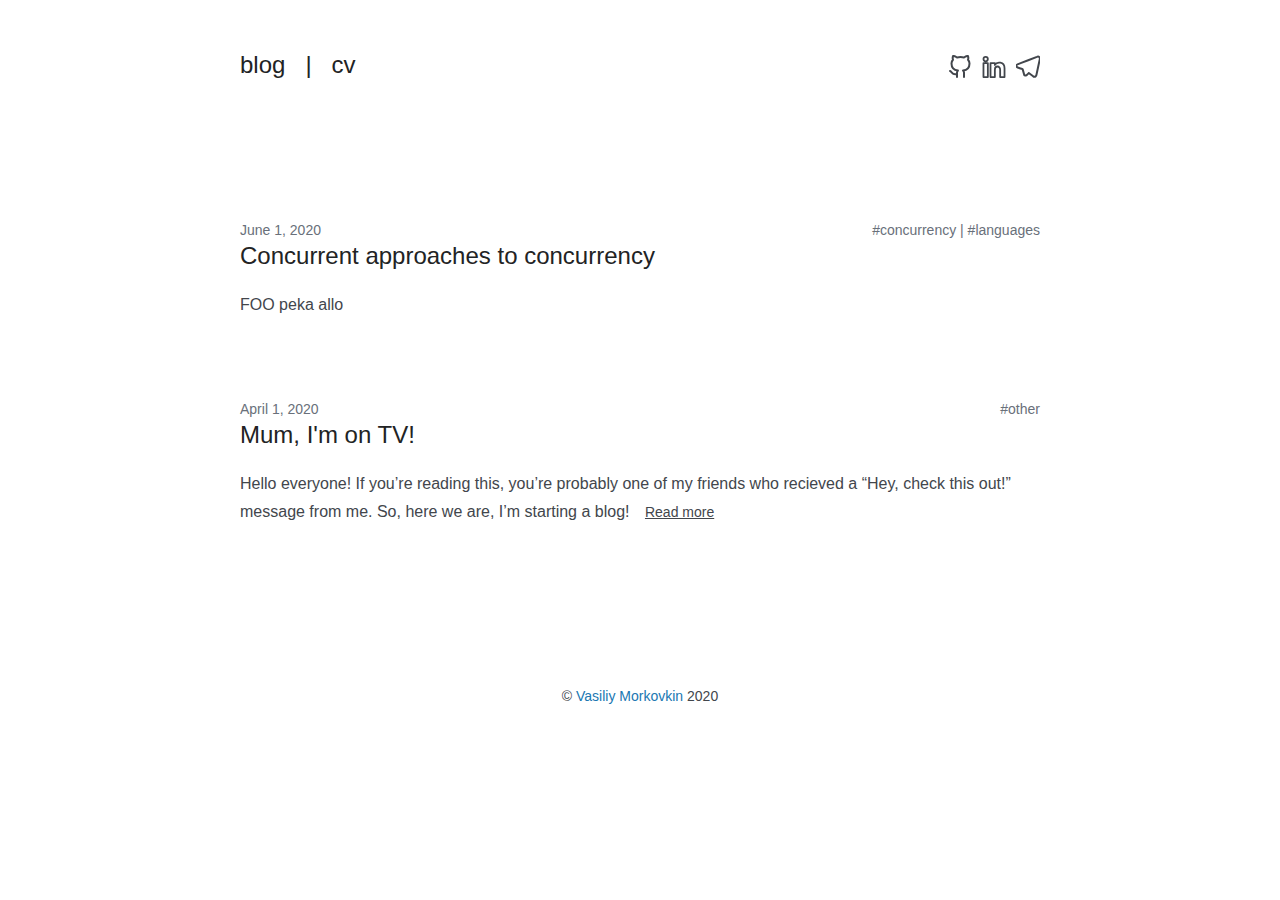
==== commit 6dd7fe87: "rebuilding site Ср 24 июн 2020 19:26:30 MSK" ====
--- a/index.html
+++ b/index.html
@@ -9,19 +9,19 @@
 
 <meta property='og:title' content='blog'>
 <meta property='og:description' content=''>
-<meta property='og:url' content='http://susliko.github.io/'>
+<meta property='og:url' content='https://susliko.github.io/'>
 <meta property='og:site_name' content='blog'>
-<meta property='og:type' content='website'><meta property='og:image' content='https://www.gravatar.com/avatar/b31e351176a130eaa735b6c6300a4580?s=256'><meta property='article:section' content=''><meta property='og:updated_time' content='2020-04-01T15:17:42&#43;03:00'/><meta name='twitter:card' content='summary'><meta name='twitter:site' content='@markoukin'><meta name='twitter:creator' content='@markoukin'>
+<meta property='og:type' content='website'><meta property='og:image' content='https://www.gravatar.com/avatar/b31e351176a130eaa735b6c6300a4580?s=256'><meta property='article:section' content=''><meta property='og:updated_time' content='2020-06-01T15:17:42&#43;03:00'/><meta name='twitter:card' content='summary'><meta name='twitter:site' content='@markoukin'><meta name='twitter:creator' content='@markoukin'>
 
 
-<link href="http://susliko.github.io/index.xml" rel="alternate" type="application/rss+xml" title="blog" />
+<link href="https://susliko.github.io/index.xml" rel="alternate" type="application/rss+xml" title="blog" />
 
-<link rel="stylesheet" href="/css/style.css"/><link rel='stylesheet' href='http://susliko.github.io/css/custom.css'><link rel="apple-touch-icon" sizes="180x180" href="/apple-touch-icon.png">
+<link rel="stylesheet" href="/css/style.css"/><link rel='stylesheet' href='https://susliko.github.io/css/custom.css'><link rel="apple-touch-icon" sizes="180x180" href="/apple-touch-icon.png">
 <link rel="icon" type="image/png" sizes="32x32" href="/favicon-32x32.png">
 <link rel="icon" type="image/png" sizes="16x16" href="/favicon-16x16.png">
 <link rel="manifest" href="/site.webmanifest">
 <link rel="mask-icon" href="/safari-pinned-tab.svg" color="#5bbad5">
-<link rel="canonical" href="http://susliko.github.io/">
+<link rel="canonical" href="https://susliko.github.io/">
 <meta name="msapplication-TileColor" content="#da532c">
 <meta name="theme-color" content="#ffffff">
 </head>
@@ -30,15 +30,15 @@
   <div class="container">
     <nav id="nav-main" class="nav">
       <div id="nav-name" class="nav-left">
-        <a id="nav-anchor" class="nav-item" href="http://susliko.github.io/">
+        <a id="nav-anchor" class="nav-item" href="https://susliko.github.io/">
           <h1 id="nav-heading" class="title is-4">blog</h1>
         </a>
         <span class="nav-item">
-          <h2 class="title is-4">|</h2>
-        </span>
-        <a class="nav-item" href="/cv.pdf">
-          <h2 class="title is-4">cv</h2>
-        </a>
+            <h2 class="title is-4">|</h2>
+          </span>
+          <a class="nav-item" href="/cv.pdf">
+            <h2 class="title is-4">cv</h2>
+          </a>
       </div>
       <div class="nav-right">
         <nav id="nav-items" class="nav-item level is-mobile"><a class="level-item" aria-label="github" href='https://github.com/susliko'
@@ -59,7 +59,7 @@
     
   </svg></i>
             </span>
-          </a><a class="level-item" aria-label="telegram" href='https://web.telegram.org/#/im?p=@susliko'
+          </a><a class="level-item" aria-label="telegram" href='https://t.me/susliko'
             target='_blank' rel='noopener'>
             <span class="icon">
               <i class><svg viewbox='0 0 24 24' stroke-linecap='round' stroke-linejoin='round' stroke-width='2' aria-hidden='true'>
@@ -79,8 +79,37 @@
   </div>
   <script src="/js/navicon-shift.js"></script>
 </section>
+
 <section class="section">
   <div class="container">
+    
+    <article>
+      <div class="subtitle tags is-6 is-pulled-right">
+        
+        
+<a class="subtitle is-6" href="/tags/concurrency/">#concurrency</a>
+
+
+
+  
+  | <a class="subtitle is-6" href="/tags/languages/">#languages</a>
+  
+
+
+        
+      </div>
+      <h2 class="subtitle is-6 date">June 1, 2020</h2>
+      <h1 class="title"><a href="https://susliko.github.io/posts/concurrency/">Concurrent approaches to concurrency
+
+  
+    
+  
+</a></h1>
+      <div class="content">
+        FOO peka allo
+        
+      </div>
+    </article>
     
     <article>
       <div class="subtitle tags is-6 is-pulled-right">
@@ -94,7 +123,7 @@
         
       </div>
       <h2 class="subtitle is-6 date">April 1, 2020</h2>
-      <h1 class="title"><a href="http://susliko.github.io/posts/intro/">Mum, I&#39;m on TV!
+      <h1 class="title"><a href="https://susliko.github.io/posts/intro/">Mum, I&#39;m on TV!
 
   
     
@@ -104,7 +133,7 @@
         Hello everyone! If you&rsquo;re reading this, you&rsquo;re probably one of my friends who recieved a &ldquo;Hey, check this out!&rdquo; message from me. So, here we are, I&rsquo;m starting a blog!
 
         
-        <a class="button is-link" href="http://susliko.github.io/posts/intro/" style="height:28px">
+        <a class="button is-link" href="https://susliko.github.io/posts/intro/" style="height:28px">
           Read more
         </a>
         
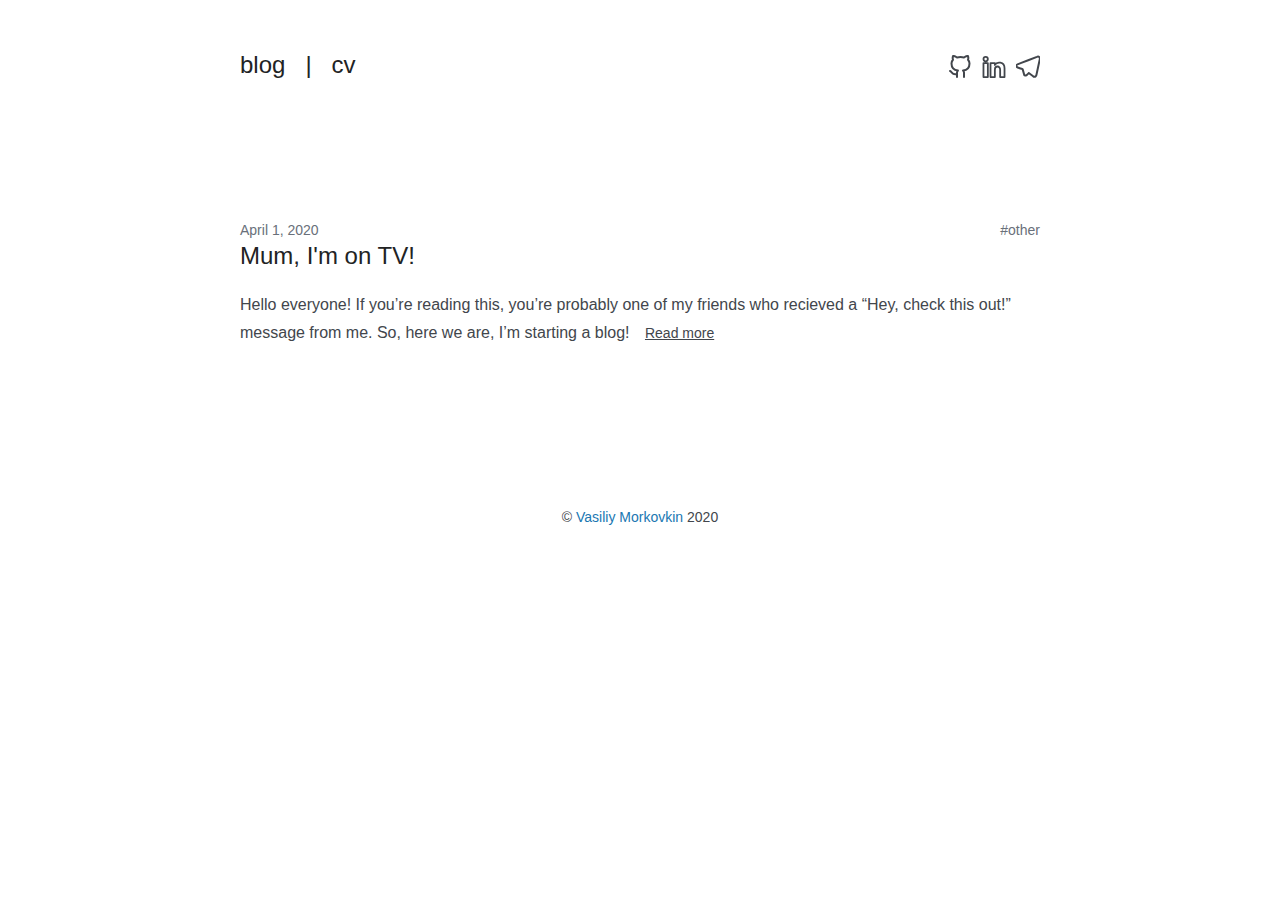
==== commit ccda7d49: "rebuilding site Ср 24 июн 2020 19:28:20 MSK" ====
--- a/index.html
+++ b/index.html
@@ -11,7 +11,7 @@
 <meta property='og:description' content=''>
 <meta property='og:url' content='https://susliko.github.io/'>
 <meta property='og:site_name' content='blog'>
-<meta property='og:type' content='website'><meta property='og:image' content='https://www.gravatar.com/avatar/b31e351176a130eaa735b6c6300a4580?s=256'><meta property='article:section' content=''><meta property='og:updated_time' content='2020-06-01T15:17:42&#43;03:00'/><meta name='twitter:card' content='summary'><meta name='twitter:site' content='@markoukin'><meta name='twitter:creator' content='@markoukin'>
+<meta property='og:type' content='website'><meta property='og:image' content='https://www.gravatar.com/avatar/b31e351176a130eaa735b6c6300a4580?s=256'><meta property='article:section' content=''><meta property='og:updated_time' content='2020-04-01T15:17:42&#43;03:00'/><meta name='twitter:card' content='summary'><meta name='twitter:site' content='@markoukin'><meta name='twitter:creator' content='@markoukin'>
 
 
 <link href="https://susliko.github.io/index.xml" rel="alternate" type="application/rss+xml" title="blog" />
@@ -82,34 +82,6 @@
 
 <section class="section">
   <div class="container">
-    
-    <article>
-      <div class="subtitle tags is-6 is-pulled-right">
-        
-        
-<a class="subtitle is-6" href="/tags/concurrency/">#concurrency</a>
-
-
-
-  
-  | <a class="subtitle is-6" href="/tags/languages/">#languages</a>
-  
-
-
-        
-      </div>
-      <h2 class="subtitle is-6 date">June 1, 2020</h2>
-      <h1 class="title"><a href="https://susliko.github.io/posts/concurrency/">Concurrent approaches to concurrency
-
-  
-    
-  
-</a></h1>
-      <div class="content">
-        FOO peka allo
-        
-      </div>
-    </article>
     
     <article>
       <div class="subtitle tags is-6 is-pulled-right">
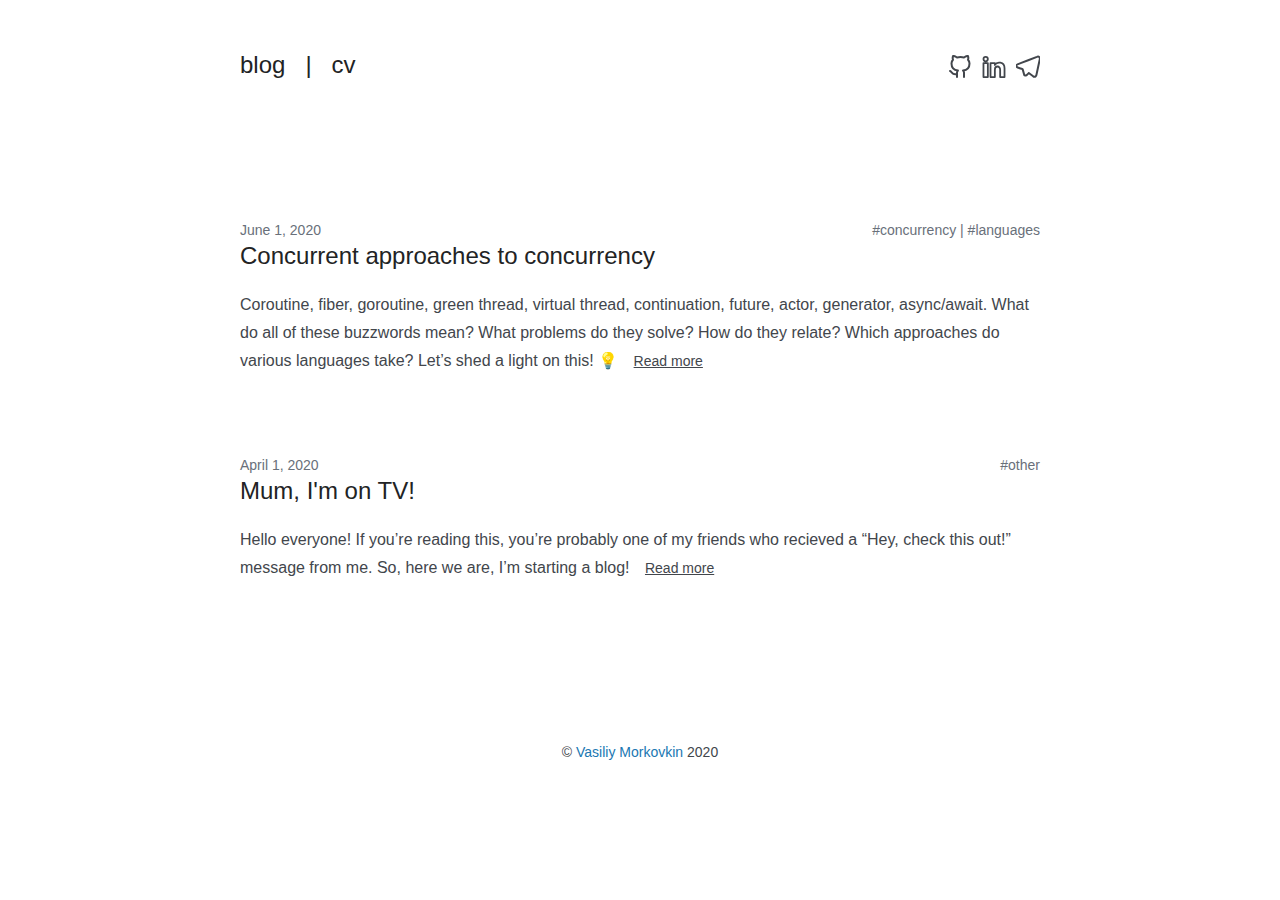
==== commit 837360d7: "rebuilding site Пн 06 июл 2020 21:28:09 MSK" ====
--- a/index.html
+++ b/index.html
@@ -11,7 +11,7 @@
 <meta property='og:description' content=''>
 <meta property='og:url' content='https://susliko.github.io/'>
 <meta property='og:site_name' content='blog'>
-<meta property='og:type' content='website'><meta property='og:image' content='https://www.gravatar.com/avatar/b31e351176a130eaa735b6c6300a4580?s=256'><meta property='article:section' content=''><meta property='og:updated_time' content='2020-04-01T15:17:42&#43;03:00'/><meta name='twitter:card' content='summary'><meta name='twitter:site' content='@markoukin'><meta name='twitter:creator' content='@markoukin'>
+<meta property='og:type' content='website'><meta property='og:image' content='https://www.gravatar.com/avatar/b31e351176a130eaa735b6c6300a4580?s=256'><meta property='article:section' content=''><meta property='og:updated_time' content='2020-06-01T15:17:42&#43;03:00'/><meta name='twitter:card' content='summary'><meta name='twitter:site' content='@markoukin'><meta name='twitter:creator' content='@markoukin'>
 
 
 <link href="https://susliko.github.io/index.xml" rel="alternate" type="application/rss+xml" title="blog" />
@@ -82,6 +82,43 @@
 
 <section class="section">
   <div class="container">
+    
+    <article>
+      <div class="subtitle tags is-6 is-pulled-right">
+        
+        
+<a class="subtitle is-6" href="/tags/concurrency/">#concurrency</a>
+
+
+
+  
+  | <a class="subtitle is-6" href="/tags/languages/">#languages</a>
+  
+
+
+        
+      </div>
+      <h2 class="subtitle is-6 date">June 1, 2020</h2>
+      <h1 class="title"><a href="https://susliko.github.io/posts/concurrency/">Concurrent approaches to concurrency
+
+  
+    
+  
+</a></h1>
+      <div class="content">
+        Coroutine, fiber, goroutine, green thread, virtual thread, continuation, future, actor, generator, async/await.
+What do all of these buzzwords mean?
+What problems do they solve? How do they relate?
+Which approaches do various languages take?
+Let&rsquo;s shed a light on this! 💡
+
+        
+        <a class="button is-link" href="https://susliko.github.io/posts/concurrency/" style="height:28px">
+          Read more
+        </a>
+        
+      </div>
+    </article>
     
     <article>
       <div class="subtitle tags is-6 is-pulled-right">
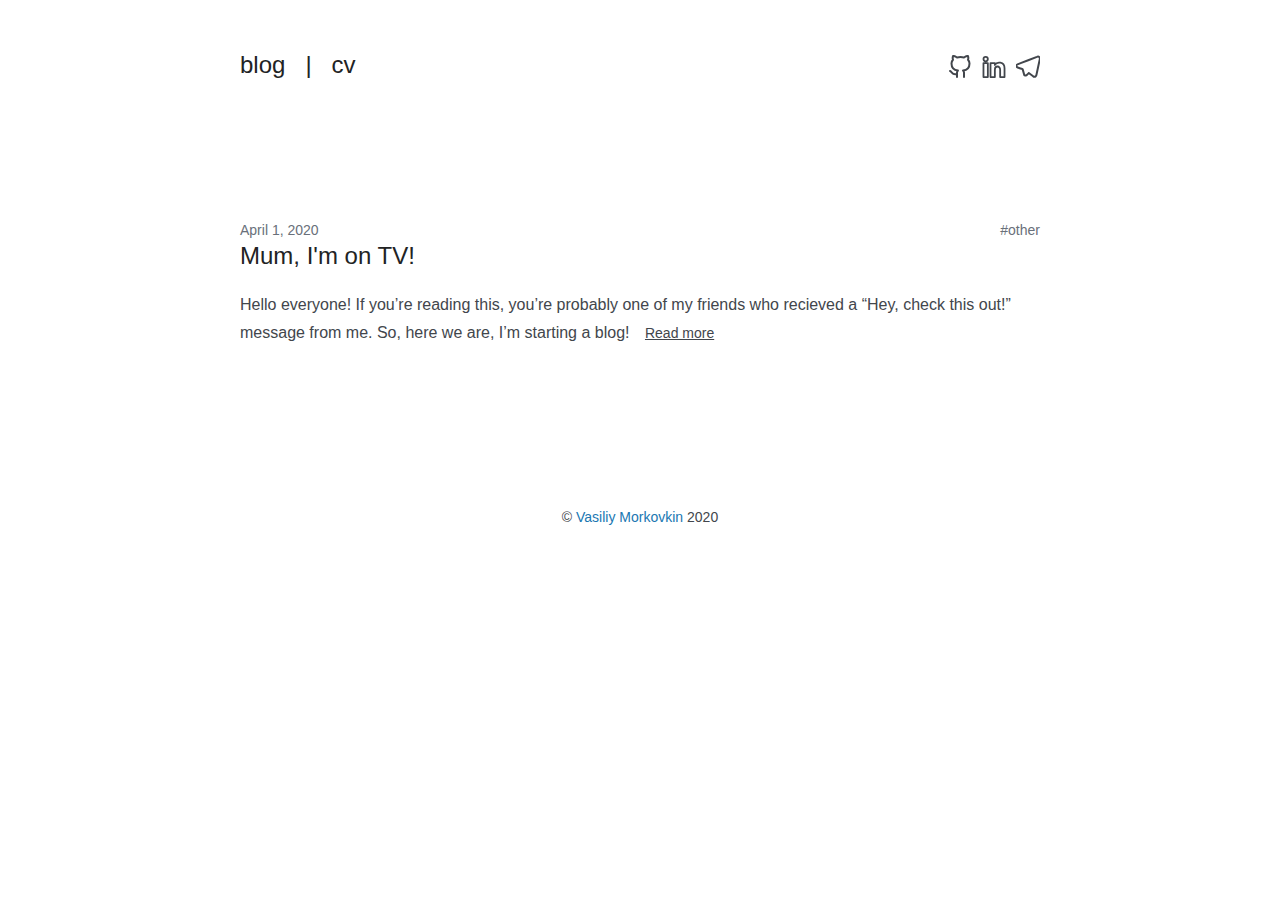
==== commit c5fe2560: "rebuilding site Пн 06 июл 2020 21:39:36 MSK" ====
--- a/index.html
+++ b/index.html
@@ -11,7 +11,7 @@
 <meta property='og:description' content=''>
 <meta property='og:url' content='https://susliko.github.io/'>
 <meta property='og:site_name' content='blog'>
-<meta property='og:type' content='website'><meta property='og:image' content='https://www.gravatar.com/avatar/b31e351176a130eaa735b6c6300a4580?s=256'><meta property='article:section' content=''><meta property='og:updated_time' content='2020-06-01T15:17:42&#43;03:00'/><meta name='twitter:card' content='summary'><meta name='twitter:site' content='@markoukin'><meta name='twitter:creator' content='@markoukin'>
+<meta property='og:type' content='website'><meta property='og:image' content='https://www.gravatar.com/avatar/b31e351176a130eaa735b6c6300a4580?s=256'><meta property='article:section' content=''><meta property='og:updated_time' content='2020-04-01T15:17:42&#43;03:00'/><meta name='twitter:card' content='summary'><meta name='twitter:site' content='@markoukin'><meta name='twitter:creator' content='@markoukin'>
 
 
 <link href="https://susliko.github.io/index.xml" rel="alternate" type="application/rss+xml" title="blog" />
@@ -82,43 +82,6 @@
 
 <section class="section">
   <div class="container">
-    
-    <article>
-      <div class="subtitle tags is-6 is-pulled-right">
-        
-        
-<a class="subtitle is-6" href="/tags/concurrency/">#concurrency</a>
-
-
-
-  
-  | <a class="subtitle is-6" href="/tags/languages/">#languages</a>
-  
-
-
-        
-      </div>
-      <h2 class="subtitle is-6 date">June 1, 2020</h2>
-      <h1 class="title"><a href="https://susliko.github.io/posts/concurrency/">Concurrent approaches to concurrency
-
-  
-    
-  
-</a></h1>
-      <div class="content">
-        Coroutine, fiber, goroutine, green thread, virtual thread, continuation, future, actor, generator, async/await.
-What do all of these buzzwords mean?
-What problems do they solve? How do they relate?
-Which approaches do various languages take?
-Let&rsquo;s shed a light on this! 💡
-
-        
-        <a class="button is-link" href="https://susliko.github.io/posts/concurrency/" style="height:28px">
-          Read more
-        </a>
-        
-      </div>
-    </article>
     
     <article>
       <div class="subtitle tags is-6 is-pulled-right">
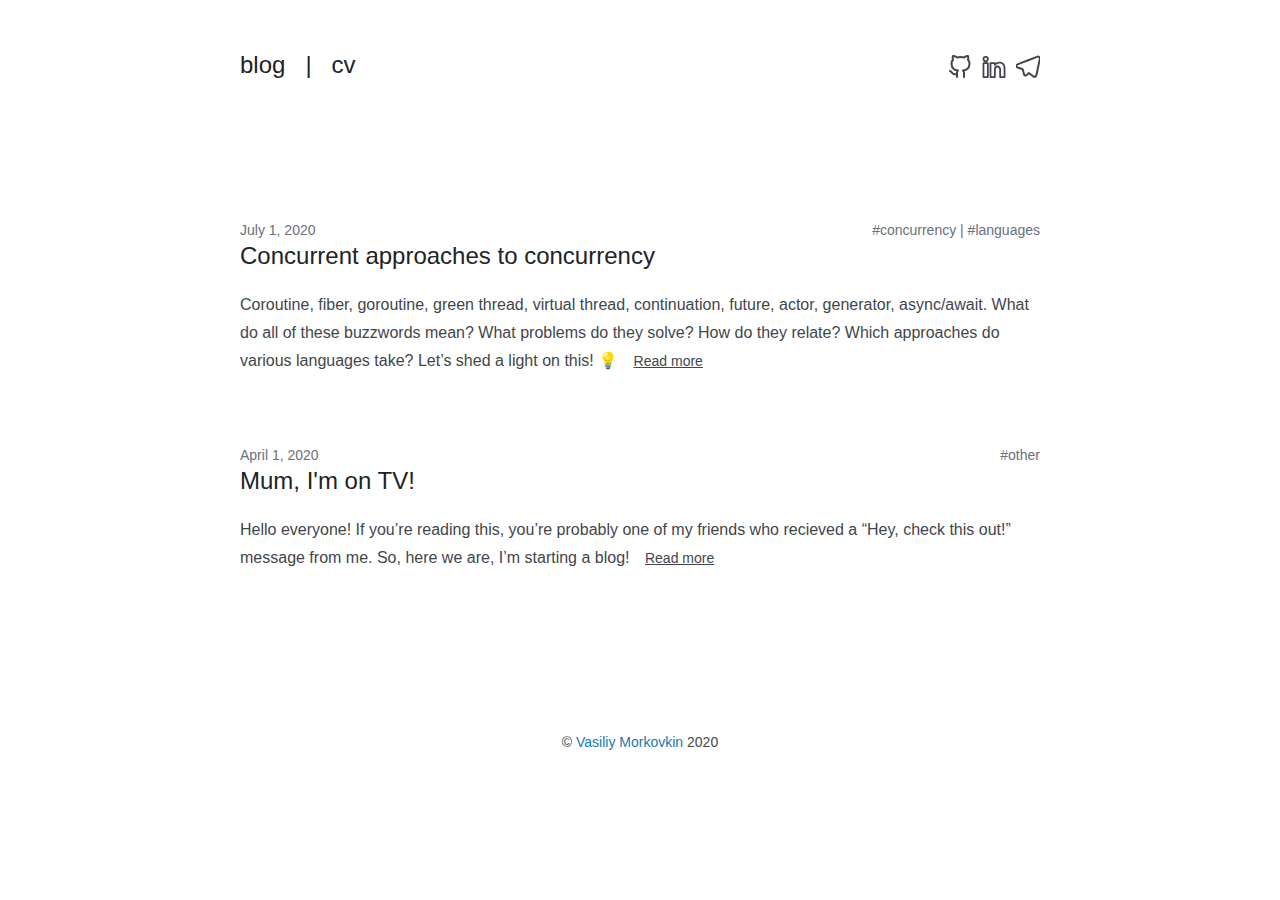
==== commit 5e9b3e27: "rebuilding site Вс 12 июл 2020 14:50:54 MSK" ====
--- a/index.html
+++ b/index.html
@@ -11,7 +11,7 @@
 <meta property='og:description' content=''>
 <meta property='og:url' content='https://susliko.github.io/'>
 <meta property='og:site_name' content='blog'>
-<meta property='og:type' content='website'><meta property='og:image' content='https://www.gravatar.com/avatar/b31e351176a130eaa735b6c6300a4580?s=256'><meta property='article:section' content=''><meta property='og:updated_time' content='2020-04-01T15:17:42&#43;03:00'/><meta name='twitter:card' content='summary'><meta name='twitter:site' content='@markoukin'><meta name='twitter:creator' content='@markoukin'>
+<meta property='og:type' content='website'><meta property='og:image' content='https://www.gravatar.com/avatar/b31e351176a130eaa735b6c6300a4580?s=256'><meta property='article:section' content=''><meta property='og:updated_time' content='2020-07-01T15:17:42&#43;03:00'/><meta name='twitter:card' content='summary'><meta name='twitter:site' content='@markoukin'><meta name='twitter:creator' content='@markoukin'>
 
 
 <link href="https://susliko.github.io/index.xml" rel="alternate" type="application/rss+xml" title="blog" />
@@ -82,6 +82,43 @@
 
 <section class="section">
   <div class="container">
+    
+    <article>
+      <div class="subtitle tags is-6 is-pulled-right">
+        
+        
+<a class="subtitle is-6" href="/tags/concurrency/">#concurrency</a>
+
+
+
+  
+  | <a class="subtitle is-6" href="/tags/languages/">#languages</a>
+  
+
+
+        
+      </div>
+      <h2 class="subtitle is-6 date">July 1, 2020</h2>
+      <h1 class="title"><a href="https://susliko.github.io/posts/concurrency/">Concurrent approaches to concurrency
+
+  
+    
+  
+</a></h1>
+      <div class="content">
+        Coroutine, fiber, goroutine, green thread, virtual thread, continuation, future, actor, generator, async/await.
+What do all of these buzzwords mean?
+What problems do they solve? How do they relate?
+Which approaches do various languages take?
+Let&rsquo;s shed a light on this! 💡
+
+        
+        <a class="button is-link" href="https://susliko.github.io/posts/concurrency/" style="height:28px">
+          Read more
+        </a>
+        
+      </div>
+    </article>
     
     <article>
       <div class="subtitle tags is-6 is-pulled-right">
